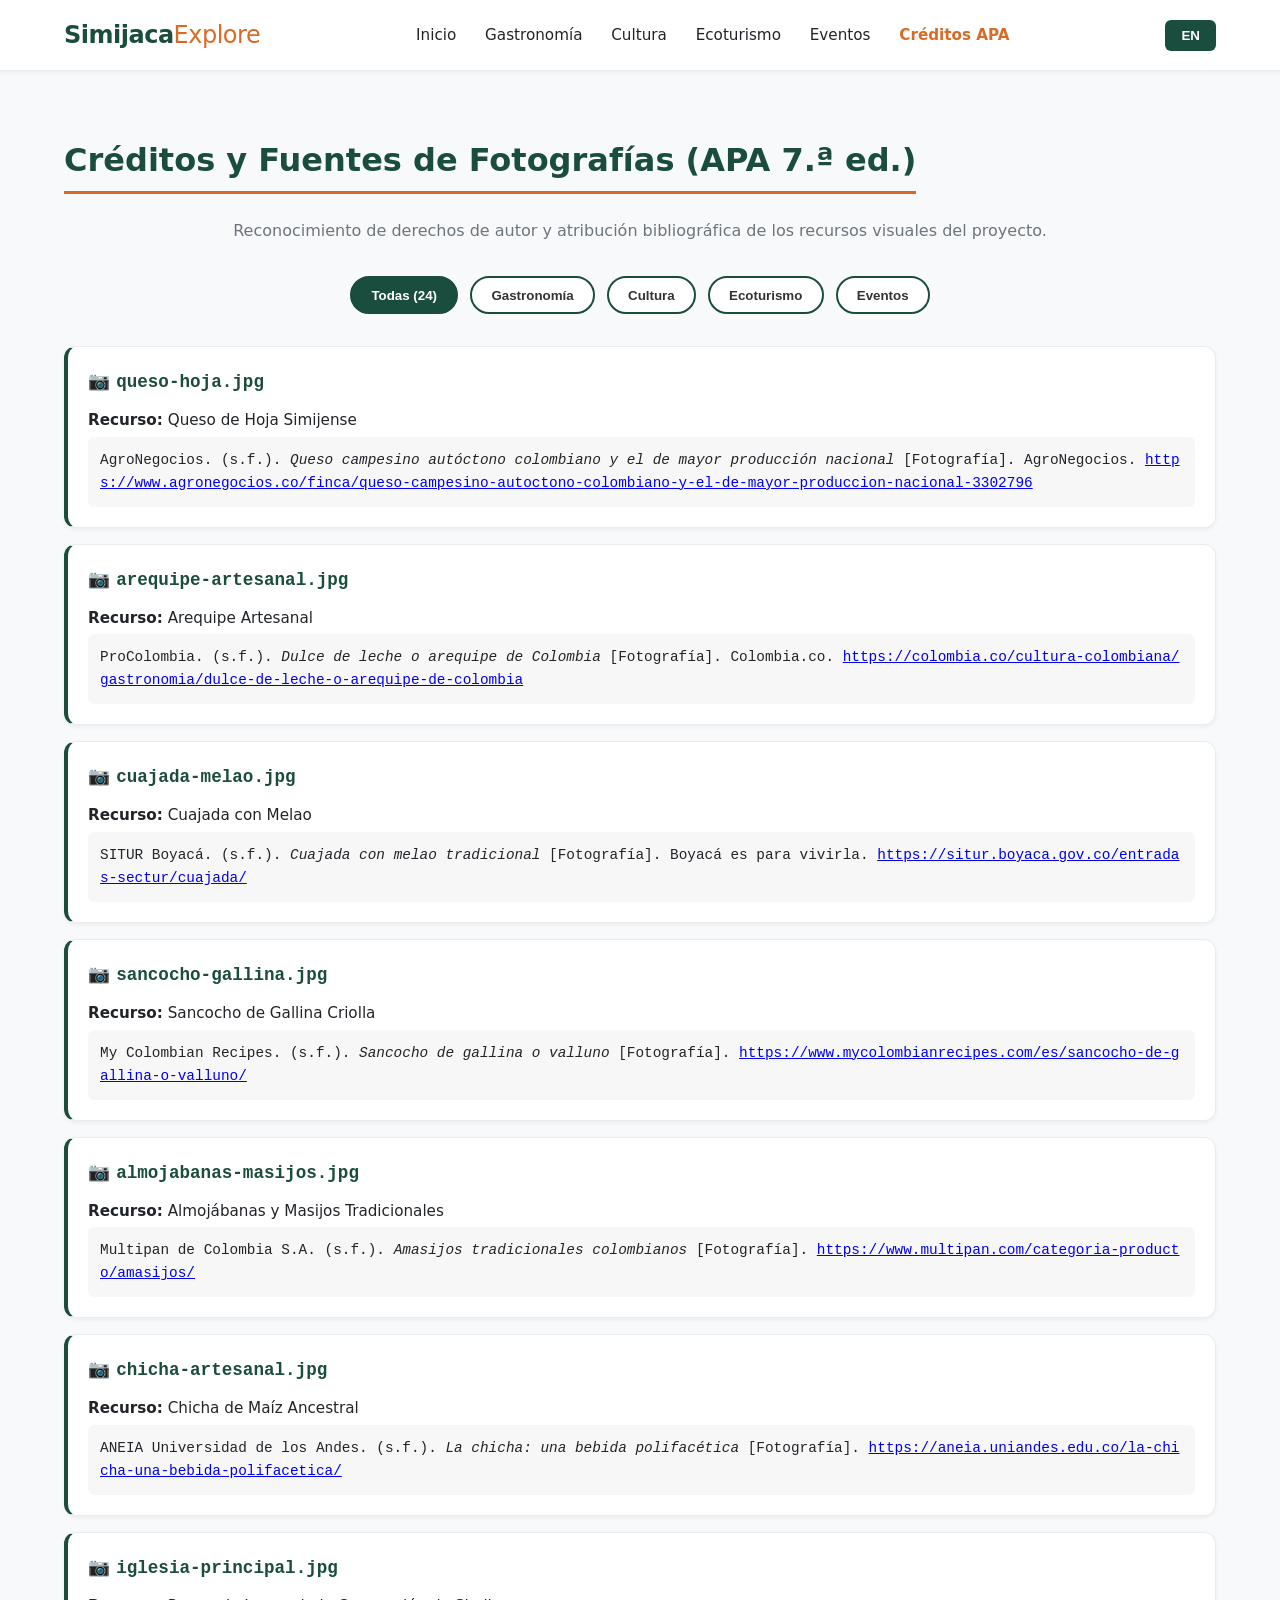
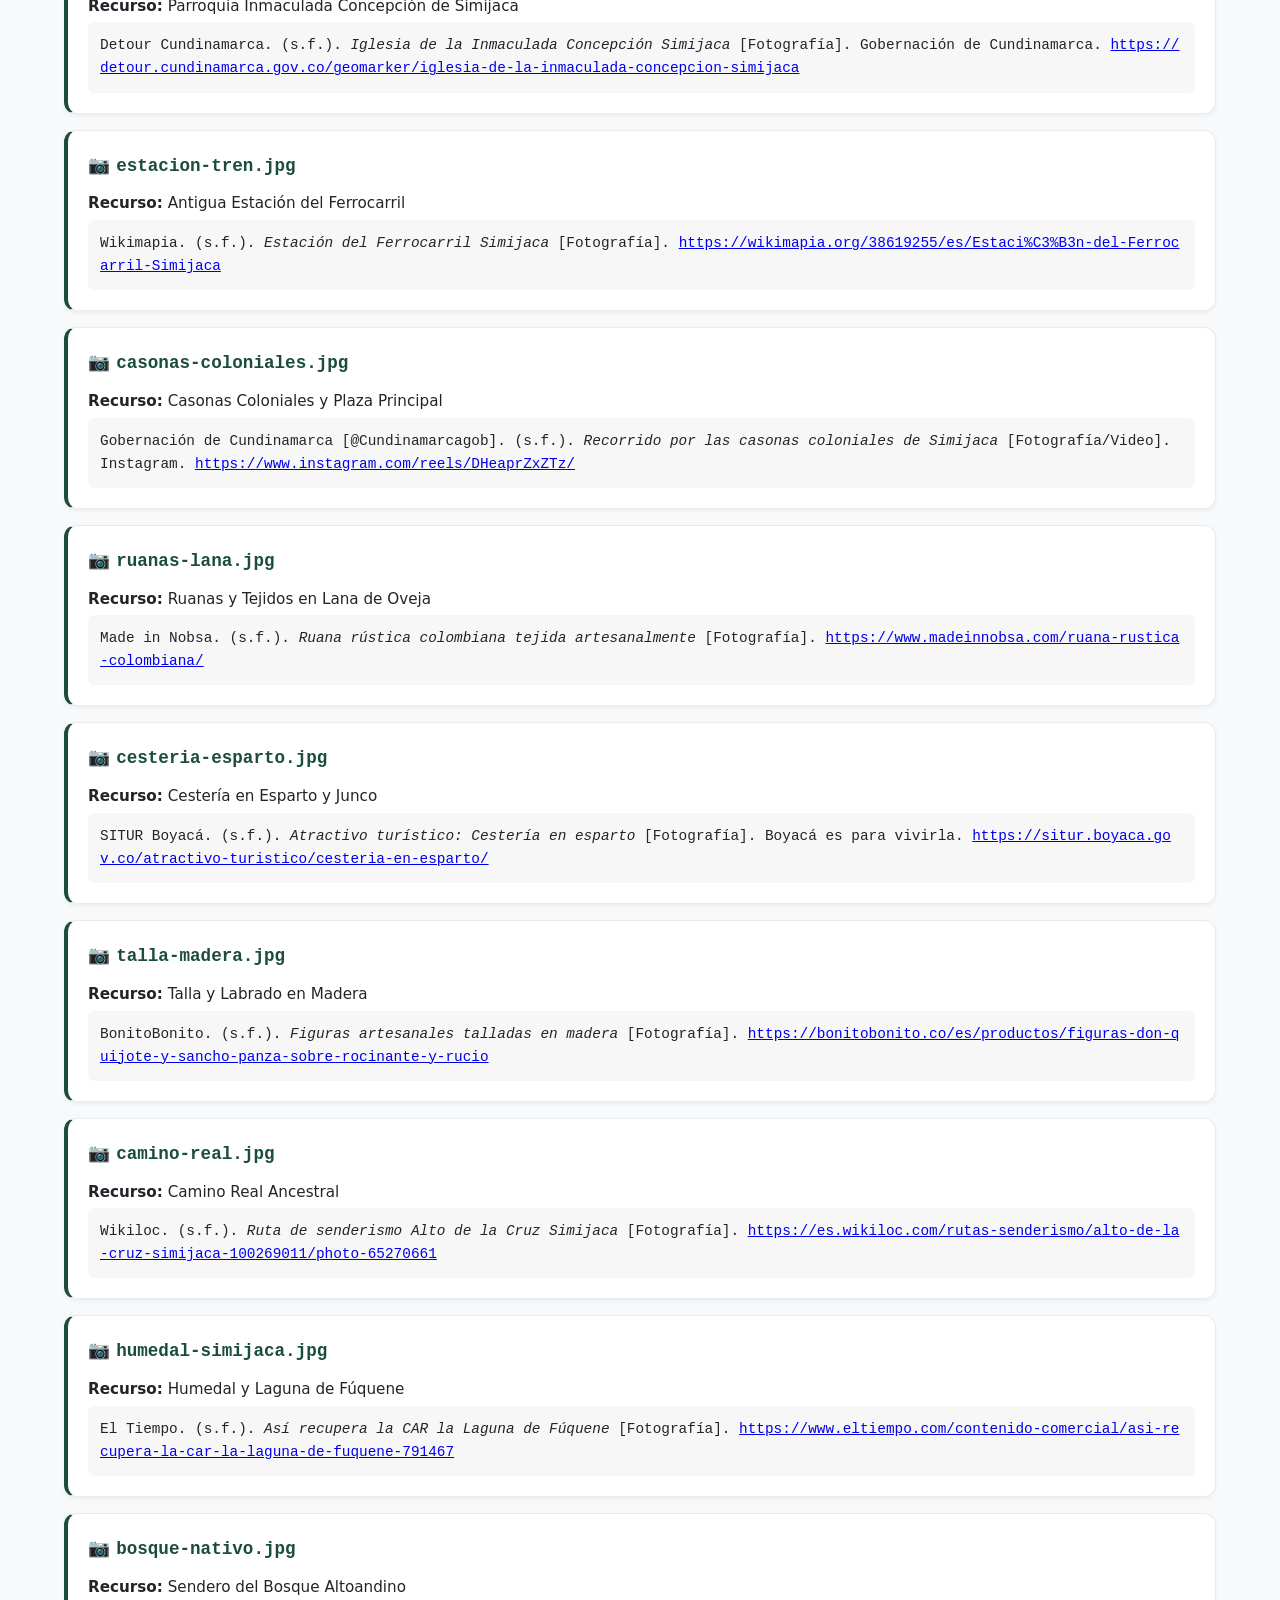
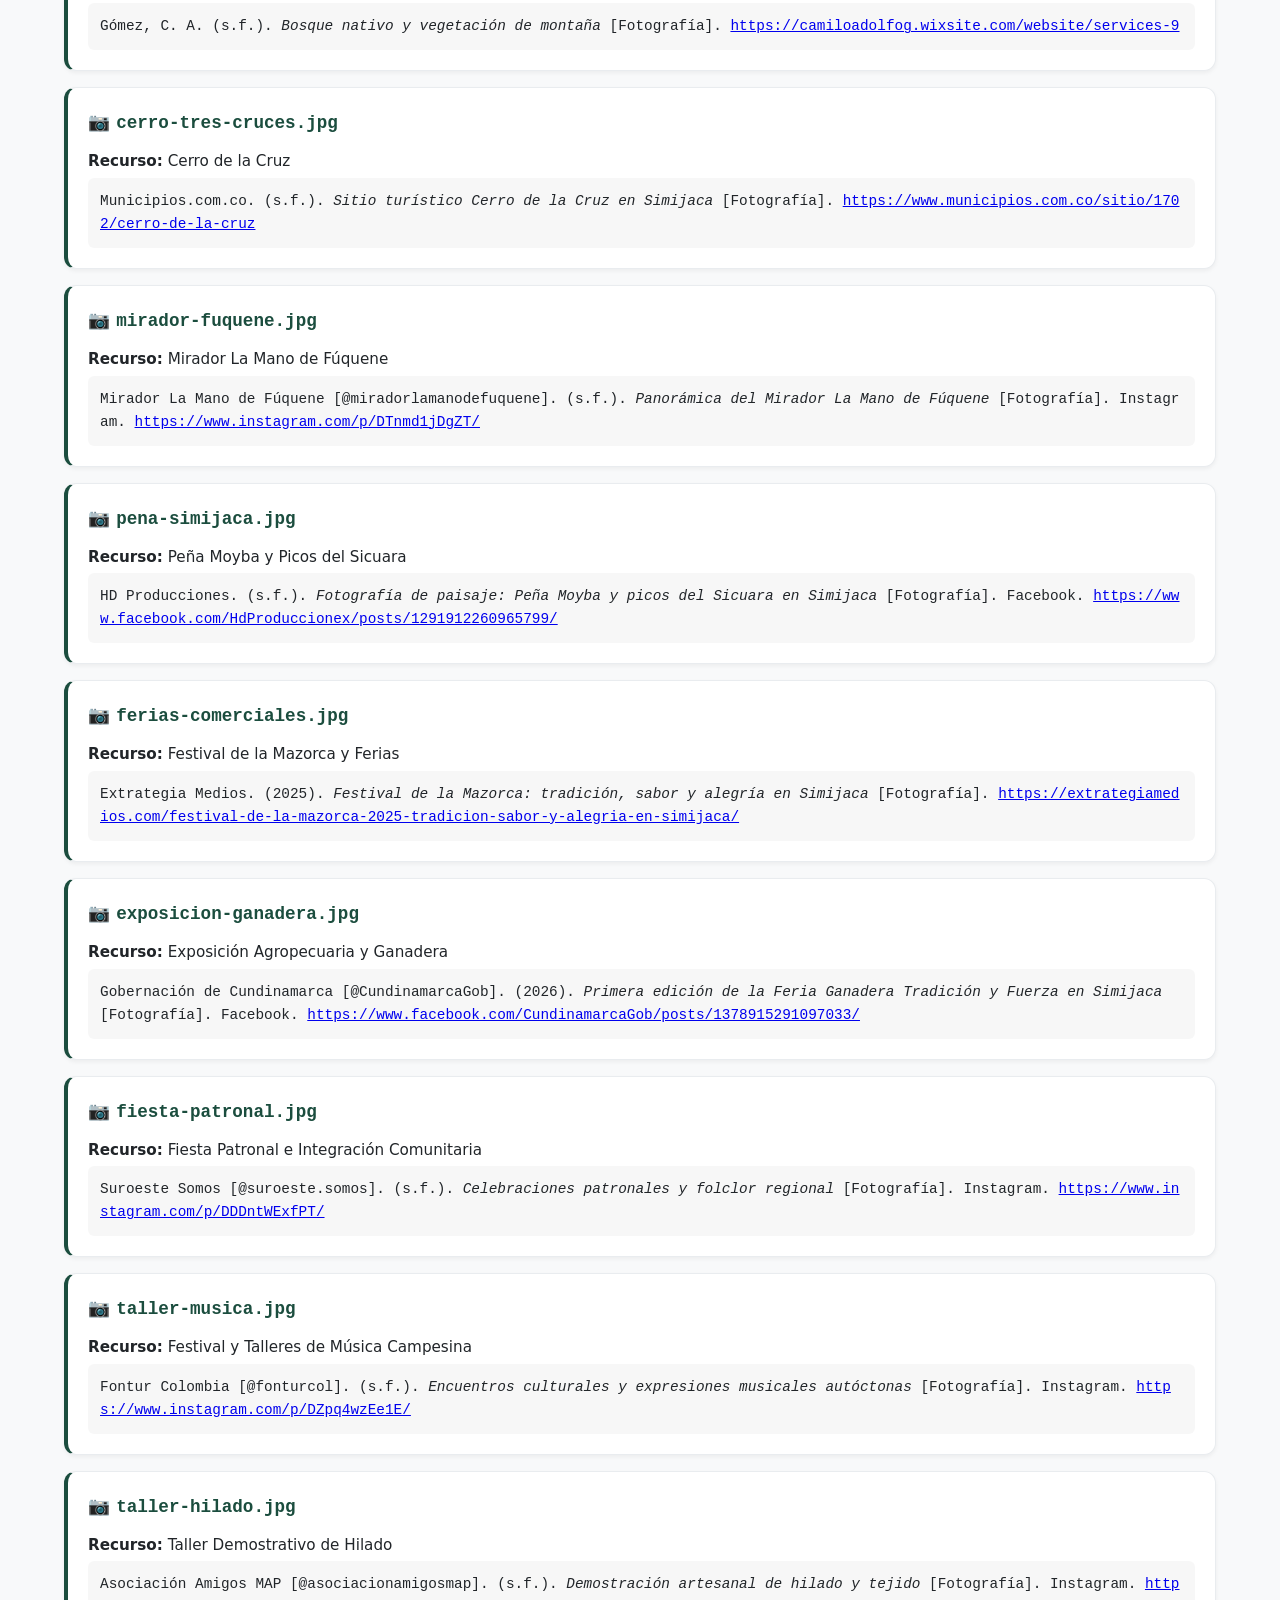
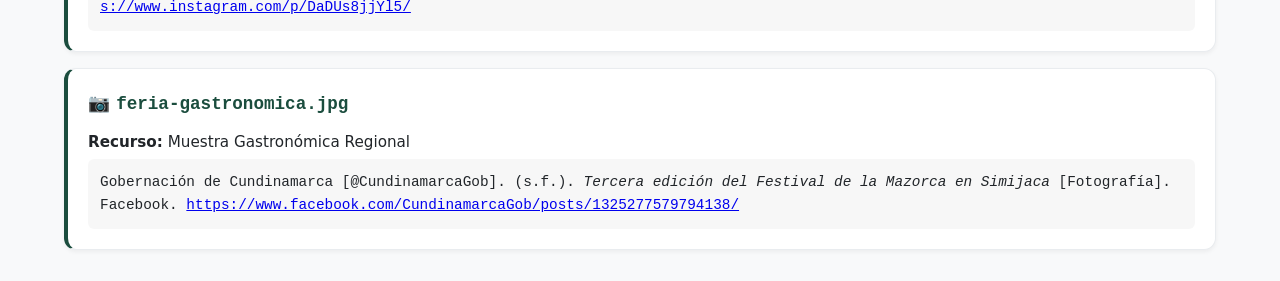
==== credits.html @ 0a12920b "Simijaca Page 1st commiy" ====
<!DOCTYPE html>
<html lang="es">
<head>
    <meta charset="UTF-8">
    <meta name="viewport" content="width=device-width, initial-scale=1.0">
    <title>Créditos APA | Simijaca Explore</title>
    <!-- Estilos CSS -->
    <link rel="stylesheet" href="css/styles.css">
    <style>
        /* Estilos específicos para los botones de filtro en la página de créditos */
        .filter-container {
            display: flex;
            justify-content: center;
            flex-wrap: wrap;
            gap: 0.75rem;
            margin: 2rem 0;
        }

        .filter-btn {
            background-color: var(--card-bg, #ffffff);
            color: var(--text-color, #333333);
            border: 2px solid var(--primary-color, #2b6cb0);
            padding: 0.6rem 1.2rem;
            border-radius: 25px;
            font-weight: 600;
            cursor: pointer;
            transition: all 0.3s ease;
        }

        .filter-btn.active, .filter-btn:hover {
            background-color: var(--primary-color, #2b6cb0);
            color: #ffffff;
        }

        .credit-card {
            margin-bottom: 1rem;
            padding: 1.25rem;
            border-left: 4px solid var(--primary-color, #2b6cb0);
            transition: all 0.3s ease;
        }

        .credit-card.hide {
            display: none;
        }

        .credit-card h3 {
            margin-bottom: 0.5rem;
            font-size: 1.1rem;
            color: var(--primary-color, #2b6cb0);
        }

        .credit-card p {
            margin: 0.3rem 0;
            font-size: 0.95rem;
            line-height: 1.5;
        }

        .apa-citation {
            background-color: rgba(0, 0, 0, 0.03);
            padding: 0.75rem;
            border-radius: 6px;
            font-family: monospace, sans-serif;
            font-size: 0.9rem;
            word-break: break-all;
        }
    </style>
</head>
<body>

    <!-- Encabezado y Navegación Principal -->
    <header class="navbar">
        <div class="logo">
            <h1>Simijaca<span>Explore</span></h1>
        </div>
        <nav>
            <ul id="nav-links">
                <li><a href="index.html" data-es="Inicio" data-en="Home">Inicio</a></li>
                
                <!-- Gastronomía -->
                <li class="dropdown">
                    <a href="gastronomy-dairy.html" data-es="Gastronomía" data-en="Gastronomy">Gastronomía ▾</a>
                    <ul class="dropdown-menu">
                        <li><a href="gastronomy-dairy.html" data-es="Lácteos y Postres" data-en="Dairy & Desserts">Lácteos y Postres</a></li>
                        <li><a href="gastronomy-dishes.html" data-es="Platos Típicos" data-en="Traditional Dishes">Platos Típicos</a></li>
                    </ul>
                </li>

                <!-- Cultura -->
                <li class="dropdown">
                    <a href="culture-architecture.html" data-es="Cultura" data-en="Culture">Cultura ▾</a>
                    <ul class="dropdown-menu">
                        <li><a href="culture-architecture.html" data-es="Arquitectura" data-en="Architecture">Arquitectura</a></li>
                        <li><a href="culture-crafts.html" data-es="Artesanías" data-en="Crafts">Artesanías</a></li>
                    </ul>
                </li>

                <!-- Ecoturismo -->
                <li class="dropdown">
                    <a href="ecotourism-hiking.html" data-es="Ecoturismo" data-en="Ecotourism">Ecoturismo ▾</a>
                    <ul class="dropdown-menu">
                        <li><a href="ecotourism-hiking.html" data-es="Senderismo" data-en="Hiking">Senderismo</a></li>
                        <li><a href="ecotourism-viewpoints.html" data-es="Miradores" data-en="Viewpoints">Miradores</a></li>
                    </ul>
                </li>

                <!-- Eventos -->
                <li class="dropdown">
                    <a href="events-festivals.html" data-es="Eventos" data-en="Events">Eventos ▾</a>
                    <ul class="dropdown-menu">
                        <li><a href="events-festivals.html" data-es="Ferias y Fiestas" data-en="Fairs & Festivals">Ferias y Fiestas</a></li>
                        <li><a href="events-cultural.html" data-es="Talleres Culturales" data-en="Cultural Workshops">Talleres Culturales</a></li>
                    </ul>
                </li>

                <li><a href="credits.html" class="active" data-es="Créditos APA" data-en="APA Credits">Créditos APA</a></li>
            </ul>
        </nav>
        <button id="lang-toggle" class="btn-lang">
            <span id="lang-label">EN</span>
        </button>
    </header>

    <main class="container">
        <h2 class="section-title" data-es="Créditos y Fuentes de Fotografías (APA 7.ª ed.)" data-en="Photo Credits & Sources (APA 7th ed.)">Créditos y Fuentes de Fotografías (APA 7.ª ed.)</h2>
        <p style="text-align: center; color: var(--text-secondary, #666);" data-es="Reconocimiento de derechos de autor y atribución bibliográfica de los recursos visuales del proyecto." data-en="Copyright recognition and bibliographic attribution of visual resources for the project.">
            Reconocimiento de derechos de autor y atribución bibliográfica de los recursos visuales del proyecto.
        </p>

        <!-- Botones de Filtro por Categoría -->
        <div class="filter-container">
            <button class="filter-btn active" data-filter="all" data-es="Todas (24)" data-en="All (24)">Todas (24)</button>
            <button class="filter-btn" data-filter="gastronomia" data-es="Gastronomía" data-en="Gastronomy">Gastronomía</button>
            <button class="filter-btn" data-filter="cultura" data-es="Cultura" data-en="Culture">Cultura</button>
            <button class="filter-btn" data-filter="ecoturismo" data-es="Ecoturismo" data-en="Ecotourism">Ecoturismo</button>
            <button class="filter-btn" data-filter="eventos" data-es="Eventos" data-en="Events">Eventos</button>
        </div>

        <!-- Lista de Tarjetas de Créditos -->
        <section id="credits-list">

            <!-- GASTRONOMÍA -->
            <article class="card credit-card" data-category="gastronomia">
                <h3>📷 <code>queso-hoja.jpg</code></h3>
                <p><strong>Recurso:</strong> Queso de Hoja Simijense</p>
                <div class="apa-citation">
                    AgroNegocios. (s.f.). <i>Queso campesino autóctono colombiano y el de mayor producción nacional</i> [Fotografía]. AgroNegocios. <a href="https://www.agronegocios.co/finca/queso-campesino-autoctono-colombiano-y-el-de-mayor-produccion-nacional-3302796" target="_blank" rel="noopener">https://www.agronegocios.co/finca/queso-campesino-autoctono-colombiano-y-el-de-mayor-produccion-nacional-3302796</a>
                </div>
            </article>

            <article class="card credit-card" data-category="gastronomia">
                <h3>📷 <code>arequipe-artesanal.jpg</code></h3>
                <p><strong>Recurso:</strong> Arequipe Artesanal</p>
                <div class="apa-citation">
                    ProColombia. (s.f.). <i>Dulce de leche o arequipe de Colombia</i> [Fotografía]. Colombia.co. <a href="https://colombia.co/cultura-colombiana/gastronomia/dulce-de-leche-o-arequipe-de-colombia" target="_blank" rel="noopener">https://colombia.co/cultura-colombiana/gastronomia/dulce-de-leche-o-arequipe-de-colombia</a>
                </div>
            </article>

            <article class="card credit-card" data-category="gastronomia">
                <h3>📷 <code>cuajada-melao.jpg</code></h3>
                <p><strong>Recurso:</strong> Cuajada con Melao</p>
                <div class="apa-citation">
                    SITUR Boyacá. (s.f.). <i>Cuajada con melao tradicional</i> [Fotografía]. Boyacá es para vivirla. <a href="https://situr.boyaca.gov.co/entradas-sectur/cuajada/" target="_blank" rel="noopener">https://situr.boyaca.gov.co/entradas-sectur/cuajada/</a>
                </div>
            </article>

            <article class="card credit-card" data-category="gastronomia">
                <h3>📷 <code>sancocho-gallina.jpg</code></h3>
                <p><strong>Recurso:</strong> Sancocho de Gallina Criolla</p>
                <div class="apa-citation">
                    My Colombian Recipes. (s.f.). <i>Sancocho de gallina o valluno</i> [Fotografía]. <a href="https://www.mycolombianrecipes.com/es/sancocho-de-gallina-o-valluno/" target="_blank" rel="noopener">https://www.mycolombianrecipes.com/es/sancocho-de-gallina-o-valluno/</a>
                </div>
            </article>

            <article class="card credit-card" data-category="gastronomia">
                <h3>📷 <code>almojabanas-masijos.jpg</code></h3>
                <p><strong>Recurso:</strong> Almojábanas y Masijos Tradicionales</p>
                <div class="apa-citation">
                    Multipan de Colombia S.A. (s.f.). <i>Amasijos tradicionales colombianos</i> [Fotografía]. <a href="https://www.multipan.com/categoria-producto/amasijos/" target="_blank" rel="noopener">https://www.multipan.com/categoria-producto/amasijos/</a>
                </div>
            </article>

            <article class="card credit-card" data-category="gastronomia">
                <h3>📷 <code>chicha-artesanal.jpg</code></h3>
                <p><strong>Recurso:</strong> Chicha de Maíz Ancestral</p>
                <div class="apa-citation">
                    ANEIA Universidad de los Andes. (s.f.). <i>La chicha: una bebida polifacética</i> [Fotografía]. <a href="https://aneia.uniandes.edu.co/la-chicha-una-bebida-polifacetica/" target="_blank" rel="noopener">https://aneia.uniandes.edu.co/la-chicha-una-bebida-polifacetica/</a>
                </div>
            </article>

            <!-- CULTURA -->
            <article class="card credit-card" data-category="cultura">
                <h3>📷 <code>iglesia-principal.jpg</code></h3>
                <p><strong>Recurso:</strong> Parroquia Inmaculada Concepción de Simijaca</p>
                <div class="apa-citation">
                    Detour Cundinamarca. (s.f.). <i>Iglesia de la Inmaculada Concepción Simijaca</i> [Fotografía]. Gobernación de Cundinamarca. <a href="https://detour.cundinamarca.gov.co/geomarker/iglesia-de-la-inmaculada-concepcion-simijaca" target="_blank" rel="noopener">https://detour.cundinamarca.gov.co/geomarker/iglesia-de-la-inmaculada-concepcion-simijaca</a>
                </div>
            </article>

            <article class="card credit-card" data-category="cultura">
                <h3>📷 <code>estacion-tren.jpg</code></h3>
                <p><strong>Recurso:</strong> Antigua Estación del Ferrocarril</p>
                <div class="apa-citation">
                    Wikimapia. (s.f.). <i>Estación del Ferrocarril Simijaca</i> [Fotografía]. <a href="https://wikimapia.org/38619255/es/Estaci%C3%B3n-del-Ferrocarril-Simijaca" target="_blank" rel="noopener">https://wikimapia.org/38619255/es/Estaci%C3%B3n-del-Ferrocarril-Simijaca</a>
                </div>
            </article>

            <article class="card credit-card" data-category="cultura">
                <h3>📷 <code>casonas-coloniales.jpg</code></h3>
                <p><strong>Recurso:</strong> Casonas Coloniales y Plaza Principal</p>
                <div class="apa-citation">
                    Gobernación de Cundinamarca [@Cundinamarcagob]. (s.f.). <i>Recorrido por las casonas coloniales de Simijaca</i> [Fotografía/Video]. Instagram. <a href="https://www.instagram.com/reels/DHeaprZxZTz/" target="_blank" rel="noopener">https://www.instagram.com/reels/DHeaprZxZTz/</a>
                </div>
            </article>

            <article class="card credit-card" data-category="cultura">
                <h3>📷 <code>ruanas-lana.jpg</code></h3>
                <p><strong>Recurso:</strong> Ruanas y Tejidos en Lana de Oveja</p>
                <div class="apa-citation">
                    Made in Nobsa. (s.f.). <i>Ruana rústica colombiana tejida artesanalmente</i> [Fotografía]. <a href="https://www.madeinnobsa.com/ruana-rustica-colombiana/" target="_blank" rel="noopener">https://www.madeinnobsa.com/ruana-rustica-colombiana/</a>
                </div>
            </article>

            <article class="card credit-card" data-category="cultura">
                <h3>📷 <code>cesteria-esparto.jpg</code></h3>
                <p><strong>Recurso:</strong> Cestería en Esparto y Junco</p>
                <div class="apa-citation">
                    SITUR Boyacá. (s.f.). <i>Atractivo turístico: Cestería en esparto</i> [Fotografía]. Boyacá es para vivirla. <a href="https://situr.boyaca.gov.co/atractivo-turistico/cesteria-en-esparto/" target="_blank" rel="noopener">https://situr.boyaca.gov.co/atractivo-turistico/cesteria-en-esparto/</a>
                </div>
            </article>

            <article class="card credit-card" data-category="cultura">
                <h3>📷 <code>talla-madera.jpg</code></h3>
                <p><strong>Recurso:</strong> Talla y Labrado en Madera</p>
                <div class="apa-citation">
                    BonitoBonito. (s.f.). <i>Figuras artesanales talladas en madera</i> [Fotografía]. <a href="https://bonitobonito.co/es/productos/figuras-don-quijote-y-sancho-panza-sobre-rocinante-y-rucio" target="_blank" rel="noopener">https://bonitobonito.co/es/productos/figuras-don-quijote-y-sancho-panza-sobre-rocinante-y-rucio</a>
                </div>
            </article>

            <!-- ECOTURISMO -->
            <article class="card credit-card" data-category="ecoturismo">
                <h3>📷 <code>camino-real.jpg</code></h3>
                <p><strong>Recurso:</strong> Camino Real Ancestral</p>
                <div class="apa-citation">
                    Wikiloc. (s.f.). <i>Ruta de senderismo Alto de la Cruz Simijaca</i> [Fotografía]. <a href="https://es.wikiloc.com/rutas-senderismo/alto-de-la-cruz-simijaca-100269011/photo-65270661" target="_blank" rel="noopener">https://es.wikiloc.com/rutas-senderismo/alto-de-la-cruz-simijaca-100269011/photo-65270661</a>
                </div>
            </article>

            <article class="card credit-card" data-category="ecoturismo">
                <h3>📷 <code>humedal-simijaca.jpg</code></h3>
                <p><strong>Recurso:</strong> Humedal y Laguna de Fúquene</p>
                <div class="apa-citation">
                    El Tiempo. (s.f.). <i>Así recupera la CAR la Laguna de Fúquene</i> [Fotografía]. <a href="https://www.eltiempo.com/contenido-comercial/asi-recupera-la-car-la-laguna-de-fuquene-791467" target="_blank" rel="noopener">https://www.eltiempo.com/contenido-comercial/asi-recupera-la-car-la-laguna-de-fuquene-791467</a>
                </div>
            </article>

            <article class="card credit-card" data-category="ecoturismo">
                <h3>📷 <code>bosque-nativo.jpg</code></h3>
                <p><strong>Recurso:</strong> Sendero del Bosque Altoandino</p>
                <div class="apa-citation">
                    Gómez, C. A. (s.f.). <i>Bosque nativo y vegetación de montaña</i> [Fotografía]. <a href="https://camiloadolfog.wixsite.com/website/services-9" target="_blank" rel="noopener">https://camiloadolfog.wixsite.com/website/services-9</a>
                </div>
            </article>

            <article class="card credit-card" data-category="ecoturismo">
                <h3>📷 <code>cerro-tres-cruces.jpg</code></h3>
                <p><strong>Recurso:</strong> Cerro de la Cruz</p>
                <div class="apa-citation">
                    Municipios.com.co. (s.f.). <i>Sitio turístico Cerro de la Cruz en Simijaca</i> [Fotografía]. <a href="https://www.municipios.com.co/sitio/1702/cerro-de-la-cruz" target="_blank" rel="noopener">https://www.municipios.com.co/sitio/1702/cerro-de-la-cruz</a>
                </div>
            </article>

            <article class="card credit-card" data-category="ecoturismo">
                <h3>📷 <code>mirador-fuquene.jpg</code></h3>
                <p><strong>Recurso:</strong> Mirador La Mano de Fúquene</p>
                <div class="apa-citation">
                    Mirador La Mano de Fúquene [@miradorlamanodefuquene]. (s.f.). <i>Panorámica del Mirador La Mano de Fúquene</i> [Fotografía]. Instagram. <a href="https://www.instagram.com/p/DTnmd1jDgZT/" target="_blank" rel="noopener">https://www.instagram.com/p/DTnmd1jDgZT/</a>
                </div>
            </article>

            <article class="card credit-card" data-category="ecoturismo">
                <h3>📷 <code>pena-simijaca.jpg</code></h3>
                <p><strong>Recurso:</strong> Peña Moyba y Picos del Sicuara</p>
                <div class="apa-citation">
                    HD Producciones. (s.f.). <i>Fotografía de paisaje: Peña Moyba y picos del Sicuara en Simijaca</i> [Fotografía]. Facebook. <a href="https://www.facebook.com/HdProduccionex/posts/fotograf%C3%ADa-de-paisaje-pe%C3%B1a-moyba-y-picos-del-sicuara-ubicado-en-el-municipio-de-/1291912260965799/" target="_blank" rel="noopener">https://www.facebook.com/HdProduccionex/posts/1291912260965799/</a>
                </div>
            </article>

            <!-- EVENTOS -->
            <article class="card credit-card" data-category="eventos">
                <h3>📷 <code>ferias-comerciales.jpg</code></h3>
                <p><strong>Recurso:</strong> Festival de la Mazorca y Ferias</p>
                <div class="apa-citation">
                    Extrategia Medios. (2025). <i>Festival de la Mazorca: tradición, sabor y alegría en Simijaca</i> [Fotografía]. <a href="https://extrategiamedios.com/festival-de-la-mazorca-2025-tradicion-sabor-y-alegria-en-simijaca/" target="_blank" rel="noopener">https://extrategiamedios.com/festival-de-la-mazorca-2025-tradicion-sabor-y-alegria-en-simijaca/</a>
                </div>
            </article>

            <article class="card credit-card" data-category="eventos">
                <h3>📷 <code>exposicion-ganadera.jpg</code></h3>
                <p><strong>Recurso:</strong> Exposición Agropecuaria y Ganadera</p>
                <div class="apa-citation">
                    Gobernación de Cundinamarca [@CundinamarcaGob]. (2026). <i>Primera edición de la Feria Ganadera Tradición y Fuerza en Simijaca</i> [Fotografía]. Facebook. <a href="https://www.facebook.com/CundinamarcaGob/posts/1378915291097033/" target="_blank" rel="noopener">https://www.facebook.com/CundinamarcaGob/posts/1378915291097033/</a>
                </div>
            </article>

            <article class="card credit-card" data-category="eventos">
                <h3>📷 <code>fiesta-patronal.jpg</code></h3>
                <p><strong>Recurso:</strong> Fiesta Patronal e Integración Comunitaria</p>
                <div class="apa-citation">
                    Suroeste Somos [@suroeste.somos]. (s.f.). <i>Celebraciones patronales y folclor regional</i> [Fotografía]. Instagram. <a href="https://www.instagram.com/p/DDDntWExfPT/" target="_blank" rel="noopener">https://www.instagram.com/p/DDDntWExfPT/</a>
                </div>
            </article>

            <article class="card credit-card" data-category="eventos">
                <h3>📷 <code>taller-musica.jpg</code></h3>
                <p><strong>Recurso:</strong> Festival y Talleres de Música Campesina</p>
                <div class="apa-citation">
                    Fontur Colombia [@fonturcol]. (s.f.). <i>Encuentros culturales y expresiones musicales autóctonas</i> [Fotografía]. Instagram. <a href="https://www.instagram.com/p/DZpq4wzEe1E/" target="_blank" rel="noopener">https://www.instagram.com/p/DZpq4wzEe1E/</a>
                </div>
            </article>

            <article class="card credit-card" data-category="eventos">
                <h3>📷 <code>taller-hilado.jpg</code></h3>
                <p><strong>Recurso:</strong> Taller Demostrativo de Hilado</p>
                <div class="apa-citation">
                    Asociación Amigos MAP [@asociacionamigosmap]. (s.f.). <i>Demostración artesanal de hilado y tejido</i> [Fotografía]. Instagram. <a href="https://www.instagram.com/p/DaDUs8jjYl5/" target="_blank" rel="noopener">https://www.instagram.com/p/DaDUs8jjYl5/</a>
                </div>
            </article>

            <article class="card credit-card" data-category="eventos">
                <h3>📷 <code>feria-gastronomica.jpg</code></h3>
                <p><strong>Recurso:</strong> Muestra Gastronómica Regional</p>
                <div class="apa-citation">
                    Gobernación de Cundinamarca [@CundinamarcaGob]. (s.f.). <i>Tercera edición del Festival de la Mazorca en Simijaca</i> [Fotografía]. Facebook. <a href="https://www.facebook.com/CundinamarcaGob/posts/1325277579794138/" target="_blank" rel="noopener">https://www.facebook.com/CundinamarcaGob/posts/1325277579794138/</a>
                </div>
            </article>

        </section>
    </main>

    <!-- Script de Filtro Interactivo -->
    <script>
        document.addEventListener('DOMContentLoaded', () => {
            const filterBtns = document.querySelectorAll('.filter-btn');
            const creditCards = document.querySelectorAll('.credit-card');

            filterBtns.forEach(btn => {
                btn.addEventListener('click', () => {
                    // Remover estado activo de todos los botones
                    filterBtns.forEach(b => b.classList.remove('active'));
                    // Activar el botón presionado
                    btn.classList.add('active');

                    const category = btn.getAttribute('data-filter');

                    // Filtrar tarjetas
                    creditCards.forEach(card => {
                        if (category === 'all' || card.getAttribute('data-category') === category) {
                            card.classList.remove('hide');
                        } else {
                            card.classList.add('hide');
                        }
                    });
                });
            });
        });
    </script>

    <!-- Scripts Principales del Sistema (Bilingüe) -->
    <script src="js/data.js"></script>
    <script src="js/app.js"></script>
</body>
</html>
---- css/styles.css ----
/* ==========================================================================
   SIMIJACA EXPLORE - ESTILOS GLOBALES Y PALETA DE COLORES
   ========================================================================== */

:root {
    /* Paleta de Colores Inspirada en Cundinamarca */
    --primary-color: #1b4d3e;       /* Verde esmeralda profundo / Naturaleza */
    --primary-hover: #13382d;
    --secondary-color: #d96b27;     /* Terracota / Tradición y calidez */
    --secondary-hover: #b85419;
    --accent-color: #e9c46a;        /* Dorado suave / Eventos y cultura */
    --bg-color: #f8f9fa;            /* Blanco hueso / Fondo principal */
    --surface-color: #ffffff;       /* Blanco puro / Tarjetas y contenedores */
    --text-primary: #212529;        /* Texto principal */
    --text-secondary: #6c757d;      /* Texto secundario y subtítulos */
    --border-color: #e9ecef;        /* Borde sutil */
    
    /* Sombras y Elevación */
    --shadow-sm: 0 2px 4px rgba(0, 0, 0, 0.05);
    --shadow-md: 0 4px 12px rgba(0, 0, 0, 0.08);
    --shadow-lg: 0 8px 24px rgba(0, 0, 0, 0.12);

    /* Transiciones y Bordes */
    --radius-sm: 6px;
    --radius-md: 12px;
    --radius-lg: 20px;
    --transition: all 0.3s cubic-bezier(0.25, 0.8, 0.25, 1);
}

/* Reset Básico */
* {
    margin: 0;
    padding: 0;
    box-sizing: border-box;
}

html {
    scroll-behavior: smooth;
    font-size: 16px;
}

body {
    font-family: 'Poppins', system-ui, -apple-system, BlinkMacSystemFont, "Segoe UI", Roboto, sans-serif;
    background-color: var(--bg-color);
    color: var(--text-primary);
    line-height: 1.6;
}

/* ==========================================================================
   HEADER & NAVBAR
   ========================================================================== */

.navbar {
    position: sticky;
    top: 0;
    z-index: 1000;
    display: flex;
    justify-content: space-between;
    align-items: center;
    padding: 1rem 5%;
    background-color: rgba(255, 255, 255, 0.95);
    backdrop-filter: blur(10px);
    box-shadow: var(--shadow-sm);
    border-bottom: 1px solid var(--border-color);
}

.logo h1 {
    font-size: 1.5rem;
    font-weight: 700;
    color: var(--primary-color);
    letter-spacing: -0.5px;
}

.logo h1 span {
    color: var(--secondary-color);
    font-weight: 300;
}

#nav-links {
    display: flex;
    list-style: none;
    gap: 1.8rem;
}

#nav-links a {
    text-decoration: none;
    color: var(--text-primary);
    font-weight: 500;
    font-size: 0.95rem;
    transition: var(--transition);
}

#nav-links a:hover,
#nav-links a.active {
    color: var(--secondary-color);
    font-weight: 600;
}

/* Botón Selector Bilingüe ES/EN */
.btn-lang {
    background-color: var(--primary-color);
    color: #fff;
    border: none;
    padding: 0.5rem 1rem;
    border-radius: var(--radius-sm);
    font-weight: 600;
    cursor: pointer;
    transition: var(--transition);
    display: flex;
    align-items: center;
    gap: 0.4rem;
}

.btn-lang:hover {
    background-color: var(--primary-hover);
    transform: translateY(-1px);
}

/* ==========================================================================
   HERO SECTION
   ========================================================================== */

.hero {
    background: linear-gradient(rgba(27, 77, 62, 0.75), rgba(0, 0, 0, 0.6)), 
                url('../assets/images/simijaca-hero.jpg') center/cover no-repeat;
    color: #ffffff;
    text-align: center;
    padding: 5rem 1.5rem;
    display: flex;
    flex-direction: column;
    justify-content: center;
    align-items: center;
}

.hero h2 {
    font-size: 2.5rem;
    font-weight: 700;
    margin-bottom: 0.8rem;
    text-shadow: 0 2px 4px rgba(0, 0, 0, 0.4);
}

.hero p {
    font-size: 1.2rem;
    font-weight: 300;
    max-width: 600px;
    opacity: 0.95;
}

/* ==========================================================================
   SECCIÓN DEL MAPA INTERACTIVO
   ========================================================================== */

.map-section {
    max-width: 1200px;
    margin: 3rem auto;
    padding: 0 1.5rem;
}

.map-section h2 {
    font-size: 1.8rem;
    color: var(--primary-color);
    margin-bottom: 1.2rem;
    text-align: center;
}

#map {
    height: 450px;
    width: 100%;
    border-radius: var(--radius-md);
    box-shadow: var(--shadow-md);
    border: 1px solid var(--border-color);
    z-index: 1;
}

/* Estilos de Popups de Leaflet */
.leaflet-popup-content-wrapper {
    border-radius: var(--radius-sm);
    padding: 0.5rem;
}

.leaflet-popup-content img {
    border-radius: var(--radius-sm);
    margin-top: 0.4rem;
}

/* ==========================================================================
   GRID DE SECCIONES Y TARJETAS
   ========================================================================== */

.container {
    max-width: 1200px;
    margin: 2rem auto;
    padding: 0 1.5rem;
}

.section-title {
    font-size: 2rem;
    color: var(--primary-color);
    border-bottom: 3px solid var(--secondary-color);
    display: inline-block;
    padding-bottom: 0.3rem;
    margin-top: 2rem;
    margin-bottom: 1.5rem;
}

.experiences-grid {
    display: grid;
    grid-template-columns: repeat(auto-fit, minmax(280px, 1fr));
    gap: 1.8rem;
    margin-bottom: 2.5rem;
}

/* Tarjeta Individual */
.card {
    background-color: var(--surface-color);
    border-radius: var(--radius-md);
    overflow: hidden;
    box-shadow: var(--shadow-sm);
    border: 1px solid var(--border-color);
    transition: var(--transition);
    display: flex;
    flex-direction: column;
}

.card:hover {
    transform: translateY(-5px);
    box-shadow: var(--shadow-lg);
}

.card-img-container {
    width: 100%;
    height: 200px;
    overflow: hidden;
    position: relative;
}

.card-img-container img {
    width: 100%;
    height: 100%;
    object-fit: cover;
    transition: var(--transition);
}

.card:hover .card-img-container img {
    transform: scale(1.05);
}

.card-body {
    padding: 1.25rem;
    display: flex;
    flex-direction: column;
    flex-grow: 1;
}

.card-title {
    font-size: 1.15rem;
    color: var(--primary-color);
    margin-bottom: 0.5rem;
    font-weight: 600;
}

.card-text {
    font-size: 0.9rem;
    color: var(--text-secondary);
    line-height: 1.5;
    flex-grow: 1;
}

/* Botones dentro de Tarjetas */
.btn-sub {
    background-color: var(--secondary-color);
    color: #ffffff;
    padding: 0.6rem 1.2rem;
    border-radius: var(--radius-sm);
    text-decoration: none;
    font-weight: 600;
    font-size: 0.88rem;
    text-align: center;
    transition: var(--transition);
}

.btn-sub:hover {
    background-color: var(--secondary-hover);
}

/* ==========================================================================
   SECCIÓN DE CRÉDITOS Y FUENTES (NORMAS APA)
   ========================================================================== */

.credits-section {
    background-color: #edf2f0;
    padding: 3rem 1.5rem;
    margin-top: 4rem;
    border-top: 1px solid var(--border-color);
}

.credits-list {
    list-style-type: none;
    font-size: 0.88rem;
    color: var(--text-secondary);
}

.credits-list li {
    margin-bottom: 0.8rem;
    padding-left: 1.5rem;
    text-indent: -1.5rem; /* Sangría francesa tipo APA */
}

/* ==========================================================================
   DISEÑO RESPONSIVE (MEDIA QUERIES)
   ========================================================================== */

@media (max-width: 768px) {
    .navbar {
        flex-direction: column;
        gap: 1rem;
        padding: 1rem;
    }

    #nav-links {
        gap: 1rem;
        flex-wrap: wrap;
        justify-content: center;
    }

    .hero h2 {
        font-size: 1.8rem;
    }

    .hero p {
        font-size: 1rem;
    }

    #map {
        height: 350px;
    }
}

@media (max-width: 480px) {
    .logo h1 {
        font-size: 1.3rem;
    }

    #nav-links a {
        font-size: 0.85rem;
    }

    .hero {
        padding: 3.5rem 1rem;
    }

    .experiences-grid {
        grid-template-columns: 1fr;
    }

    .section-title {
        font-size: 1.5rem;
    }
}
/* Menú desplegable (Dropdown) */
.dropdown {
    position: relative;
    display: inline-block;
}

.dropdown-menu {
    display: none;
    position: absolute;
    top: 100%;
    left: 0;
    background-color: var(--bg-card, #ffffff);
    min-width: 200px;
    box-shadow: 0 8px 16px rgba(0,0,0,0.15);
    border-radius: 6px;
    padding: 0.5rem 0;
    z-index: 1000;
}

.dropdown-menu li {
    display: block;
    width: 100%;
}

.dropdown-menu a {
    color: var(--text-primary, #2d3748);
    padding: 0.6rem 1.2rem;
    text-decoration: none;
    display: block;
    font-size: 0.9rem;
    transition: background-color 0.2s ease;
}

.dropdown-menu a:hover {
    background-color: rgba(0, 0, 0, 0.05);
}

.dropdown:hover .dropdown-menu {
    display: block;
}

/* Botones de subnavegación dentro de cada categoría */
.subnav-tabs {
    display: flex;
    gap: 1rem;
    margin-bottom: 2rem;
    border-bottom: 2px solid var(--border-color, #e2e8f0);
    padding-bottom: 0.5rem;
}

.tab-btn {
    padding: 0.5rem 1.2rem;
    text-decoration: none;
    font-weight: 600;
    color: var(--text-secondary, #718096);
    border-radius: 4px;
    transition: all 0.2s ease;
}

.tab-btn.active {
    background-color: var(--primary-color, #2c5282);
    color: #ffffff;
}
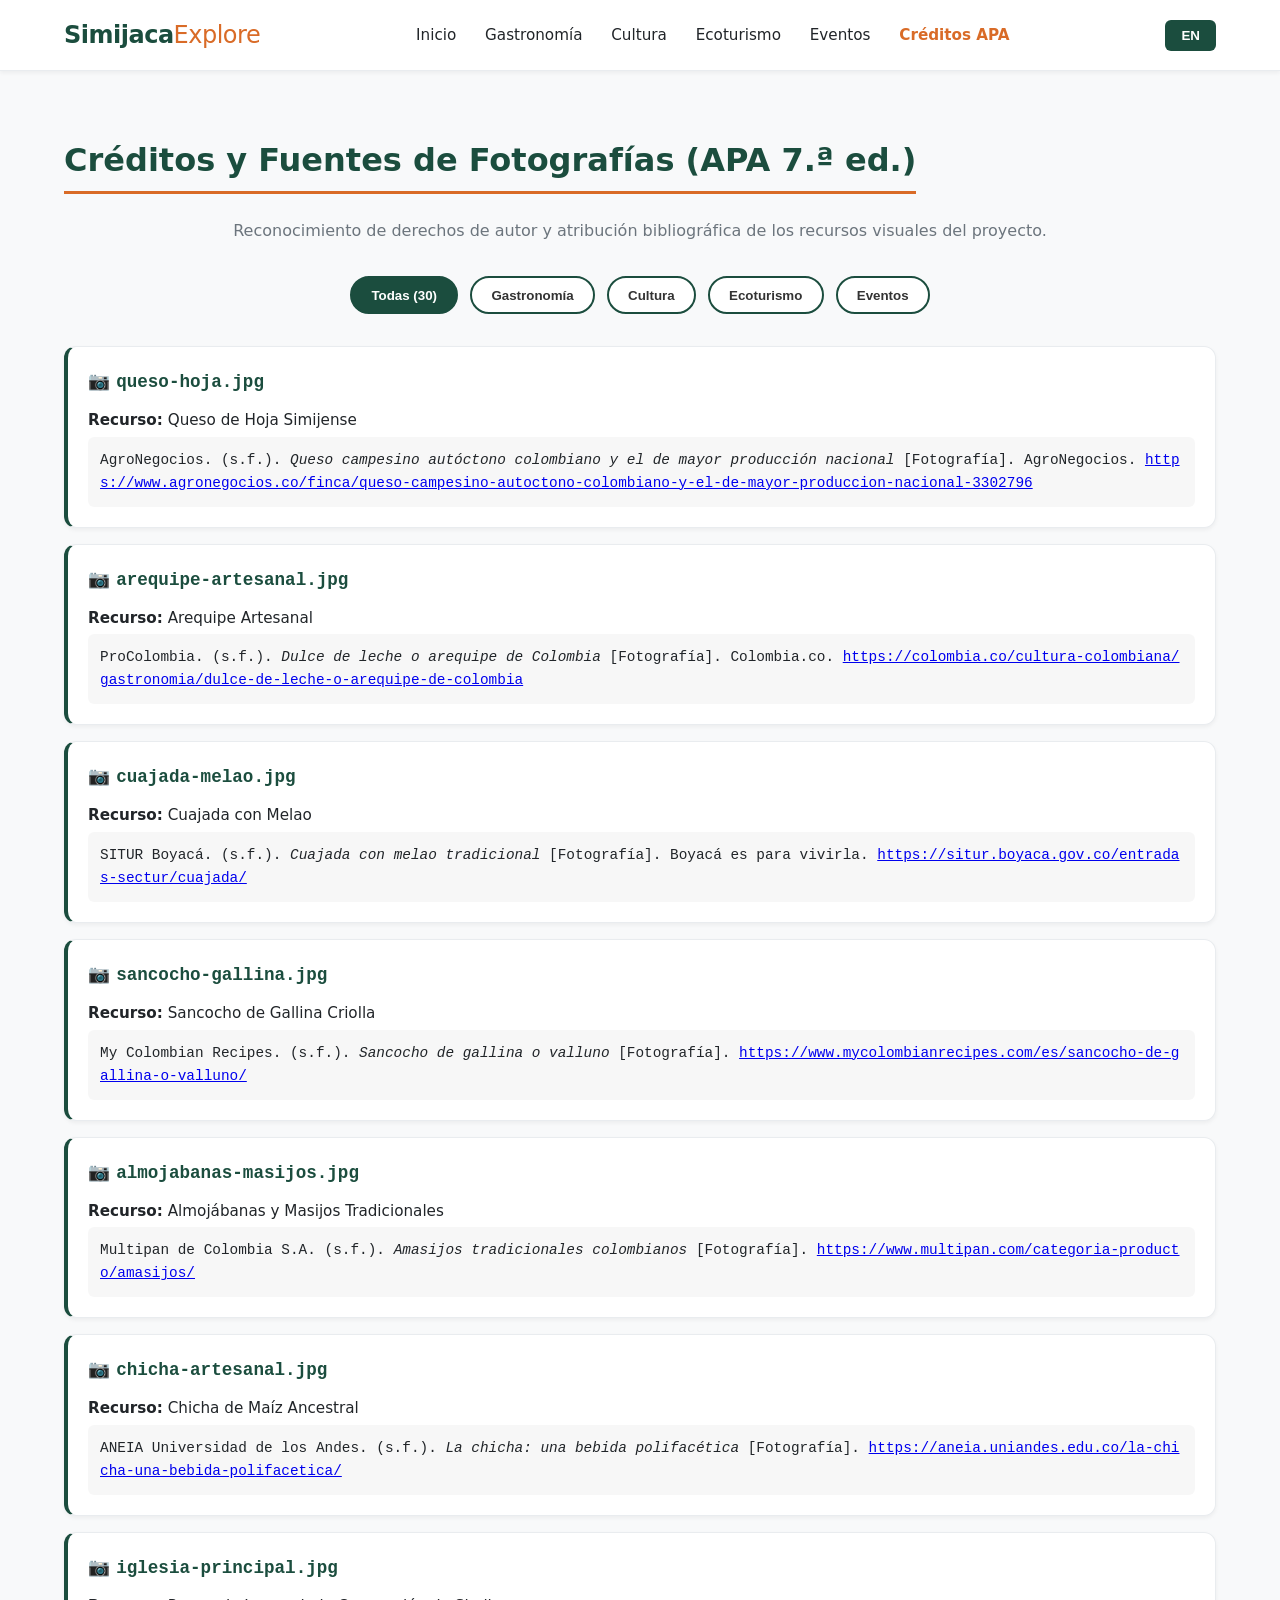
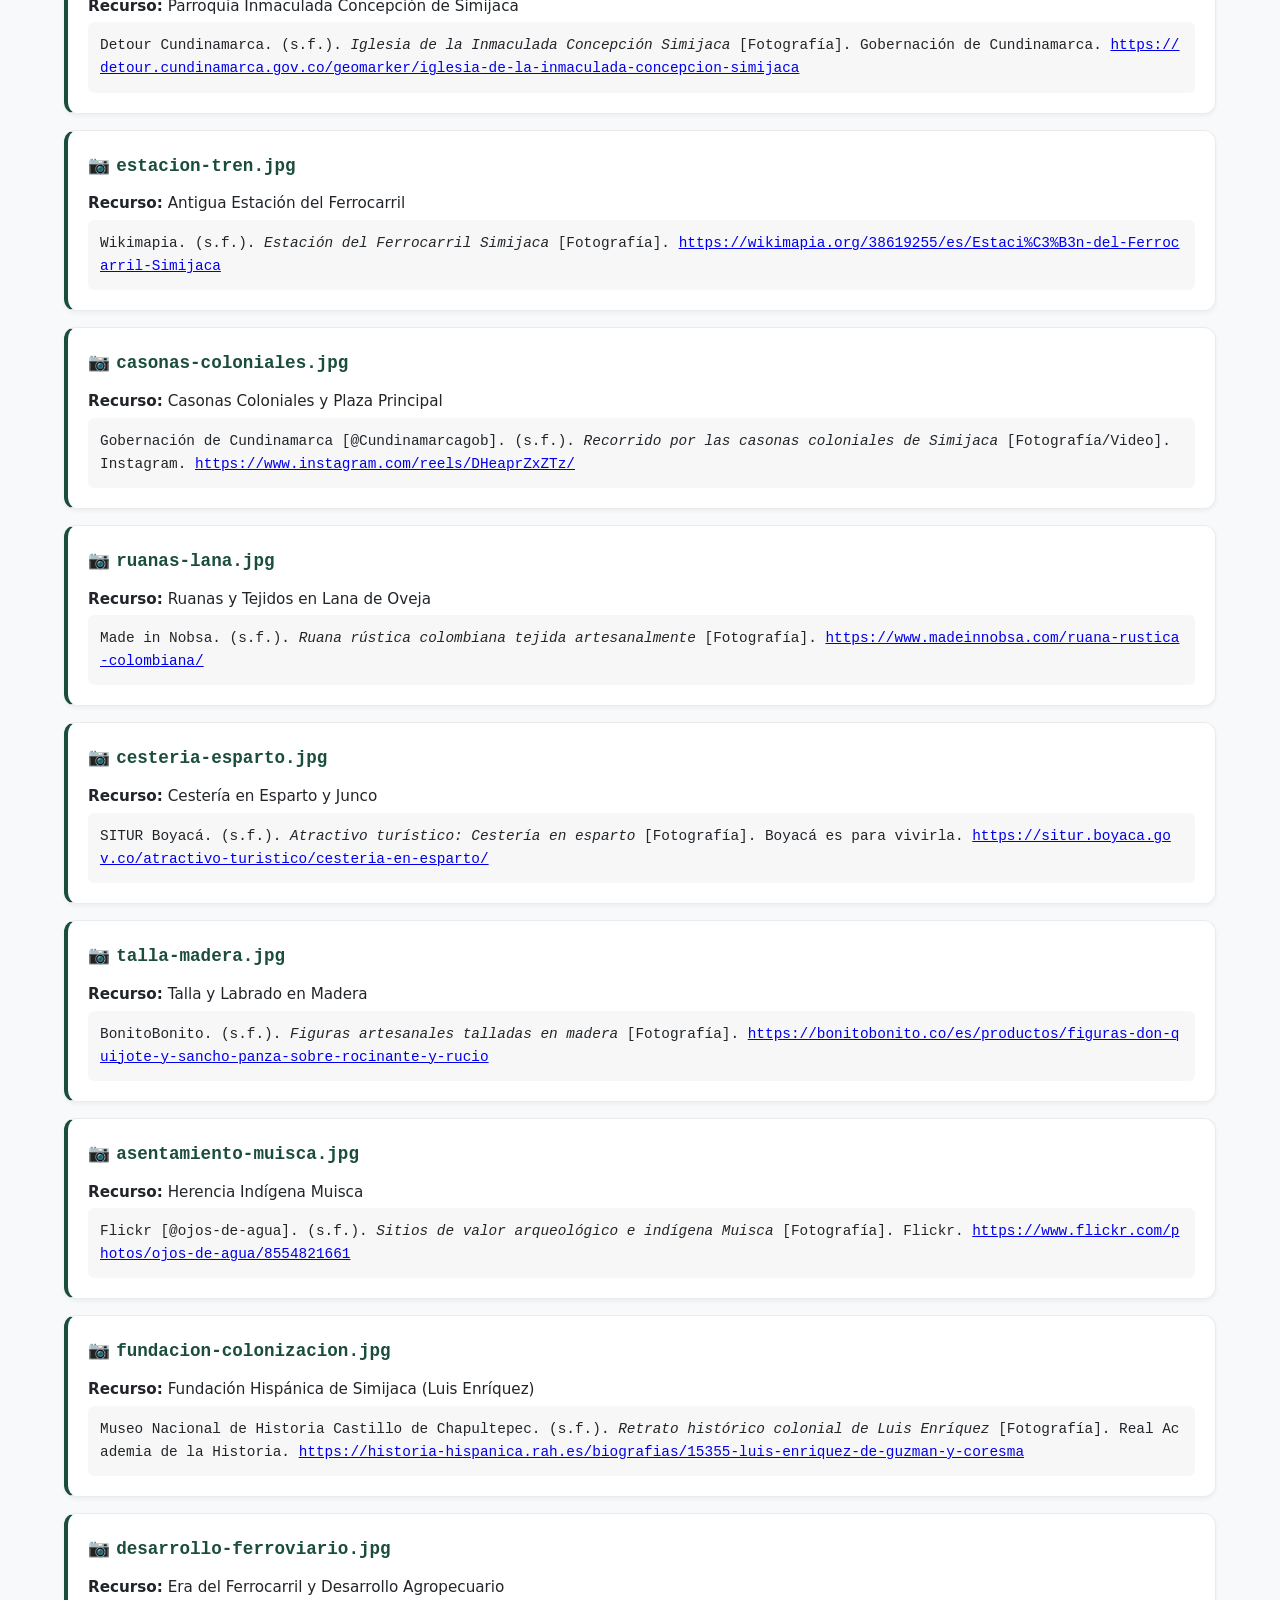
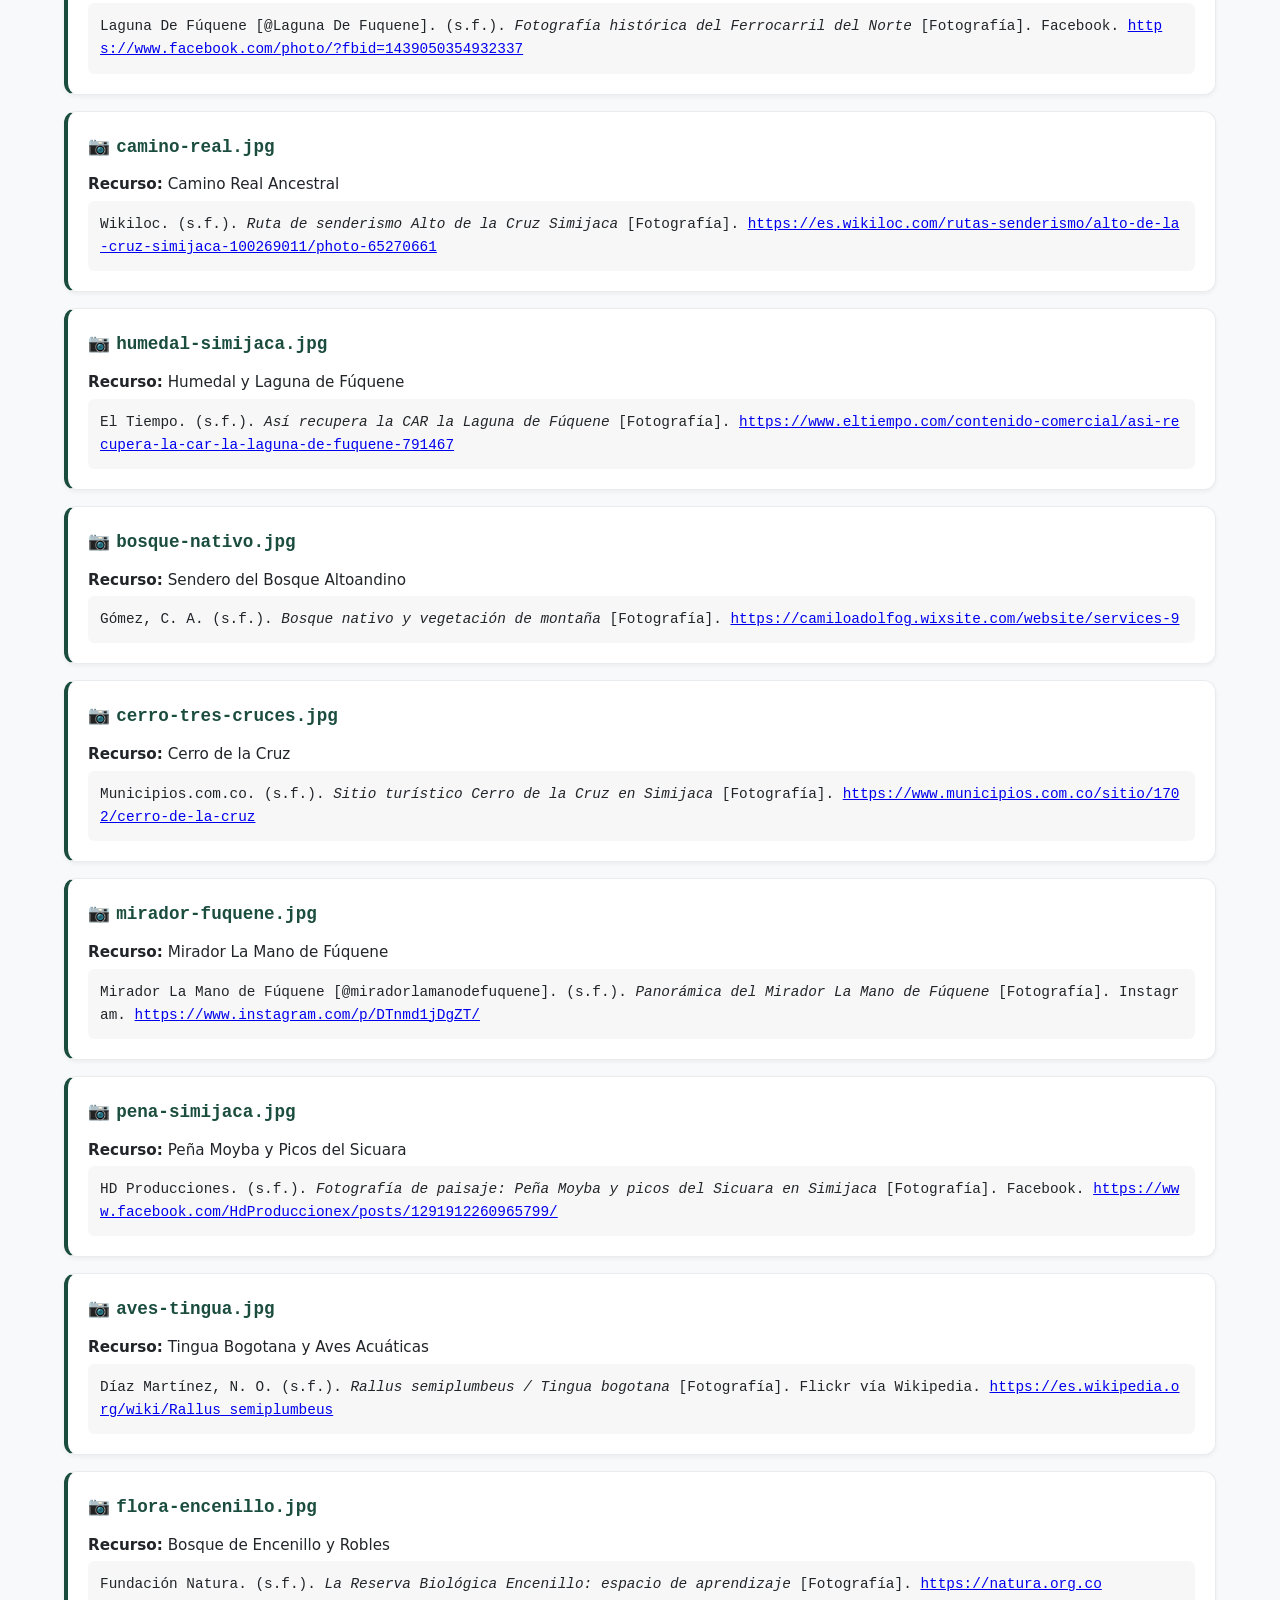
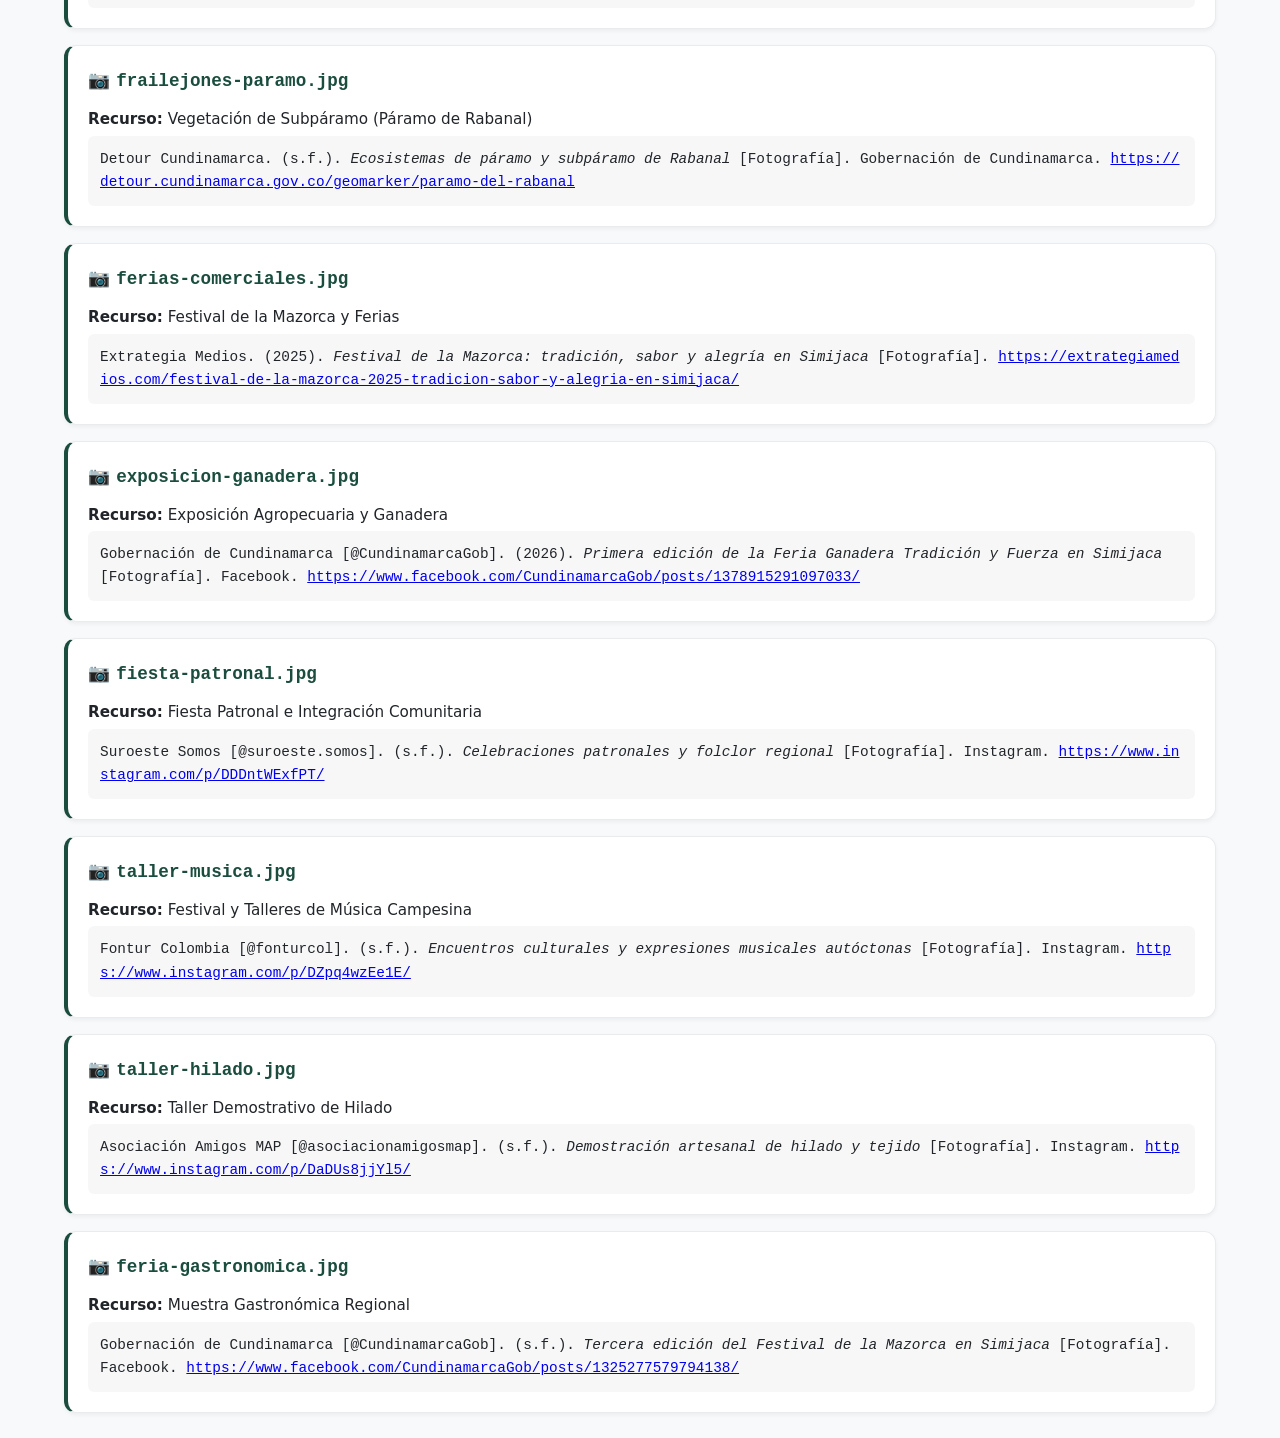
==== commit c454f70b: "Added 2 new pages" ====
--- a/credits.html
+++ b/credits.html
@@ -7,7 +7,6 @@
     <!-- Estilos CSS -->
     <link rel="stylesheet" href="css/styles.css">
     <style>
-        /* Estilos específicos para los botones de filtro en la página de créditos */
         .filter-container {
             display: flex;
             justify-content: center;
@@ -91,6 +90,7 @@
                     <ul class="dropdown-menu">
                         <li><a href="culture-architecture.html" data-es="Arquitectura" data-en="Architecture">Arquitectura</a></li>
                         <li><a href="culture-crafts.html" data-es="Artesanías" data-en="Crafts">Artesanías</a></li>
+                        <li><a href="culture-history.html" data-es="Historia" data-en="History">Historia</a></li>
                     </ul>
                 </li>
 
@@ -100,6 +100,7 @@
                     <ul class="dropdown-menu">
                         <li><a href="ecotourism-hiking.html" data-es="Senderismo" data-en="Hiking">Senderismo</a></li>
                         <li><a href="ecotourism-viewpoints.html" data-es="Miradores" data-en="Viewpoints">Miradores</a></li>
+                        <li><a href="ecotourism-fauna.html" data-es="Biodiversidad" data-en="Biodiversity">Biodiversidad</a></li>
                     </ul>
                 </li>
 
@@ -128,7 +129,7 @@
 
         <!-- Botones de Filtro por Categoría -->
         <div class="filter-container">
-            <button class="filter-btn active" data-filter="all" data-es="Todas (24)" data-en="All (24)">Todas (24)</button>
+            <button class="filter-btn active" data-filter="all" data-es="Todas (30)" data-en="All (30)">Todas (30)</button>
             <button class="filter-btn" data-filter="gastronomia" data-es="Gastronomía" data-en="Gastronomy">Gastronomía</button>
             <button class="filter-btn" data-filter="cultura" data-es="Cultura" data-en="Culture">Cultura</button>
             <button class="filter-btn" data-filter="ecoturismo" data-es="Ecoturismo" data-en="Ecotourism">Ecoturismo</button>
@@ -236,6 +237,30 @@
                 </div>
             </article>
 
+            <article class="card credit-card" data-category="cultura">
+                <h3>📷 <code>asentamiento-muisca.jpg</code></h3>
+                <p><strong>Recurso:</strong> Herencia Indígena Muisca</p>
+                <div class="apa-citation">
+                    Flickr [@ojos-de-agua]. (s.f.). <i>Sitios de valor arqueológico e indígena Muisca</i> [Fotografía]. Flickr. <a href="https://www.flickr.com/photos/ojos-de-agua/8554821661" target="_blank" rel="noopener">https://www.flickr.com/photos/ojos-de-agua/8554821661</a>
+                </div>
+            </article>
+
+            <article class="card credit-card" data-category="cultura">
+                <h3>📷 <code>fundacion-colonizacion.jpg</code></h3>
+                <p><strong>Recurso:</strong> Fundación Hispánica de Simijaca (Luis Enríquez)</p>
+                <div class="apa-citation">
+                    Museo Nacional de Historia Castillo de Chapultepec. (s.f.). <i>Retrato histórico colonial de Luis Enríquez</i> [Fotografía]. Real Academia de la Historia. <a href="https://historia-hispanica.rah.es/biografias/15355-luis-enriquez-de-guzman-y-coresma" target="_blank" rel="noopener">https://historia-hispanica.rah.es/biografias/15355-luis-enriquez-de-guzman-y-coresma</a>
+                </div>
+            </article>
+
+            <article class="card credit-card" data-category="cultura">
+                <h3>📷 <code>desarrollo-ferroviario.jpg</code></h3>
+                <p><strong>Recurso:</strong> Era del Ferrocarril y Desarrollo Agropecuario</p>
+                <div class="apa-citation">
+                    Laguna De Fúquene [@Laguna De Fuquene]. (s.f.). <i>Fotografía histórica del Ferrocarril del Norte</i> [Fotografía]. Facebook. <a href="https://www.facebook.com/photo/?fbid=1439050354932337&set=pcb.1439050758265630" target="_blank" rel="noopener">https://www.facebook.com/photo/?fbid=1439050354932337</a>
+                </div>
+            </article>
+
             <!-- ECOTURISMO -->
             <article class="card credit-card" data-category="ecoturismo">
                 <h3>📷 <code>camino-real.jpg</code></h3>
@@ -281,7 +306,31 @@
                 <h3>📷 <code>pena-simijaca.jpg</code></h3>
                 <p><strong>Recurso:</strong> Peña Moyba y Picos del Sicuara</p>
                 <div class="apa-citation">
-                    HD Producciones. (s.f.). <i>Fotografía de paisaje: Peña Moyba y picos del Sicuara en Simijaca</i> [Fotografía]. Facebook. <a href="https://www.facebook.com/HdProduccionex/posts/fotograf%C3%ADa-de-paisaje-pe%C3%B1a-moyba-y-picos-del-sicuara-ubicado-en-el-municipio-de-/1291912260965799/" target="_blank" rel="noopener">https://www.facebook.com/HdProduccionex/posts/1291912260965799/</a>
+                    HD Producciones. (s.f.). <i>Fotografía de paisaje: Peña Moyba y picos del Sicuara en Simijaca</i> [Fotografía]. Facebook. <a href="https://www.facebook.com/HdProduccionex/posts/1291912260965799/" target="_blank" rel="noopener">https://www.facebook.com/HdProduccionex/posts/1291912260965799/</a>
+                </div>
+            </article>
+
+            <article class="card credit-card" data-category="ecoturismo">
+                <h3>📷 <code>aves-tingua.jpg</code></h3>
+                <p><strong>Recurso:</strong> Tingua Bogotana y Aves Acuáticas</p>
+                <div class="apa-citation">
+                    Díaz Martínez, N. O. (s.f.). <i>Rallus semiplumbeus / Tingua bogotana</i> [Fotografía]. Flickr vía Wikipedia. <a href="https://es.wikipedia.org/wiki/Rallus_semiplumbeus" target="_blank" rel="noopener">https://es.wikipedia.org/wiki/Rallus_semiplumbeus</a>
+                </div>
+            </article>
+
+            <article class="card credit-card" data-category="ecoturismo">
+                <h3>📷 <code>flora-encenillo.jpg</code></h3>
+                <p><strong>Recurso:</strong> Bosque de Encenillo y Robles</p>
+                <div class="apa-citation">
+                    Fundación Natura. (s.f.). <i>La Reserva Biológica Encenillo: espacio de aprendizaje</i> [Fotografía]. <a href="https://natura.org.co/la-reserva-biologica-encenillo-un-espacio-para-el-aprendizaje-y-la-investigacion-cientifica/" target="_blank" rel="noopener">https://natura.org.co</a>
+                </div>
+            </article>
+
+            <article class="card credit-card" data-category="ecoturismo">
+                <h3>📷 <code>frailejones-paramo.jpg</code></h3>
+                <p><strong>Recurso:</strong> Vegetación de Subpáramo (Páramo de Rabanal)</p>
+                <div class="apa-citation">
+                    Detour Cundinamarca. (s.f.). <i>Ecosistemas de páramo y subpáramo de Rabanal</i> [Fotografía]. Gobernación de Cundinamarca. <a href="https://detour.cundinamarca.gov.co/geomarker/paramo-del-rabanal" target="_blank" rel="noopener">https://detour.cundinamarca.gov.co/geomarker/paramo-del-rabanal</a>
                 </div>
             </article>
 
@@ -345,14 +394,11 @@
 
             filterBtns.forEach(btn => {
                 btn.addEventListener('click', () => {
-                    // Remover estado activo de todos los botones
                     filterBtns.forEach(b => b.classList.remove('active'));
-                    // Activar el botón presionado
                     btn.classList.add('active');
 
                     const category = btn.getAttribute('data-filter');
 
-                    // Filtrar tarjetas
                     creditCards.forEach(card => {
                         if (category === 'all' || card.getAttribute('data-category') === category) {
                             card.classList.remove('hide');
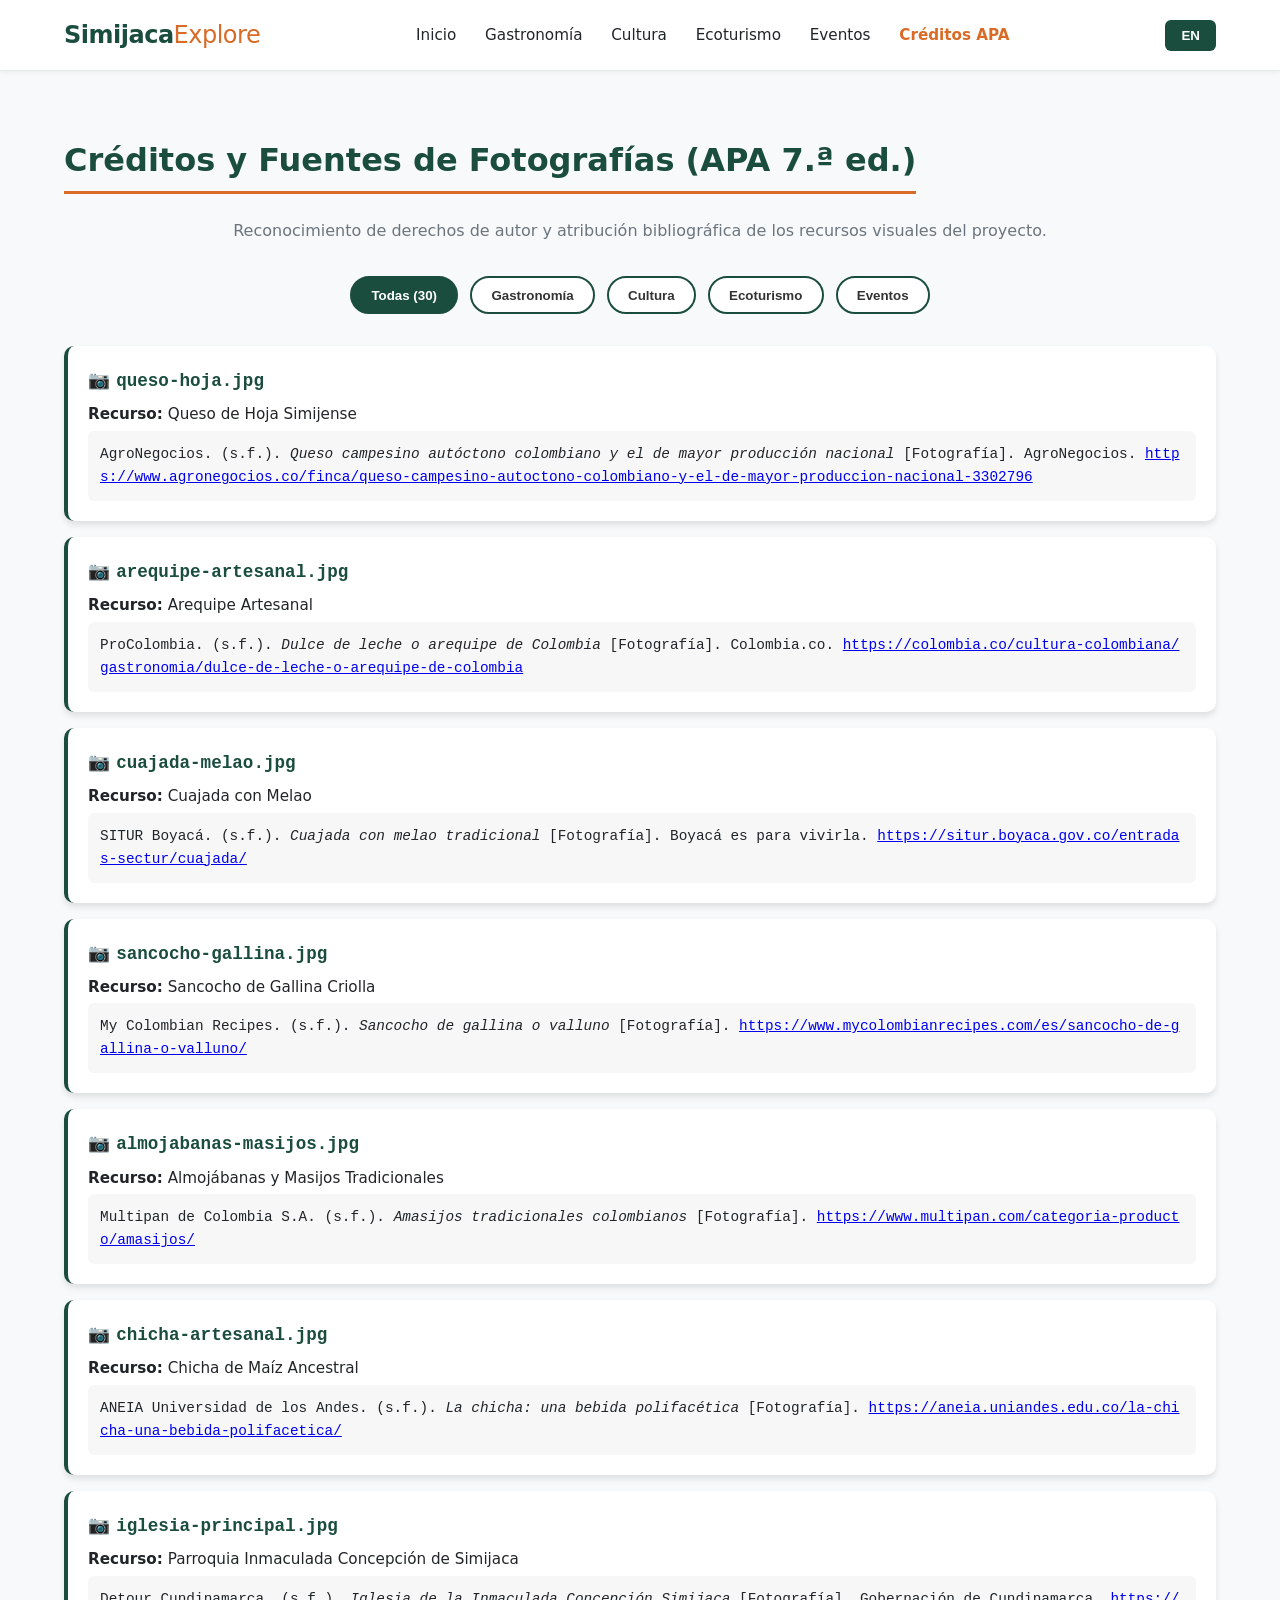
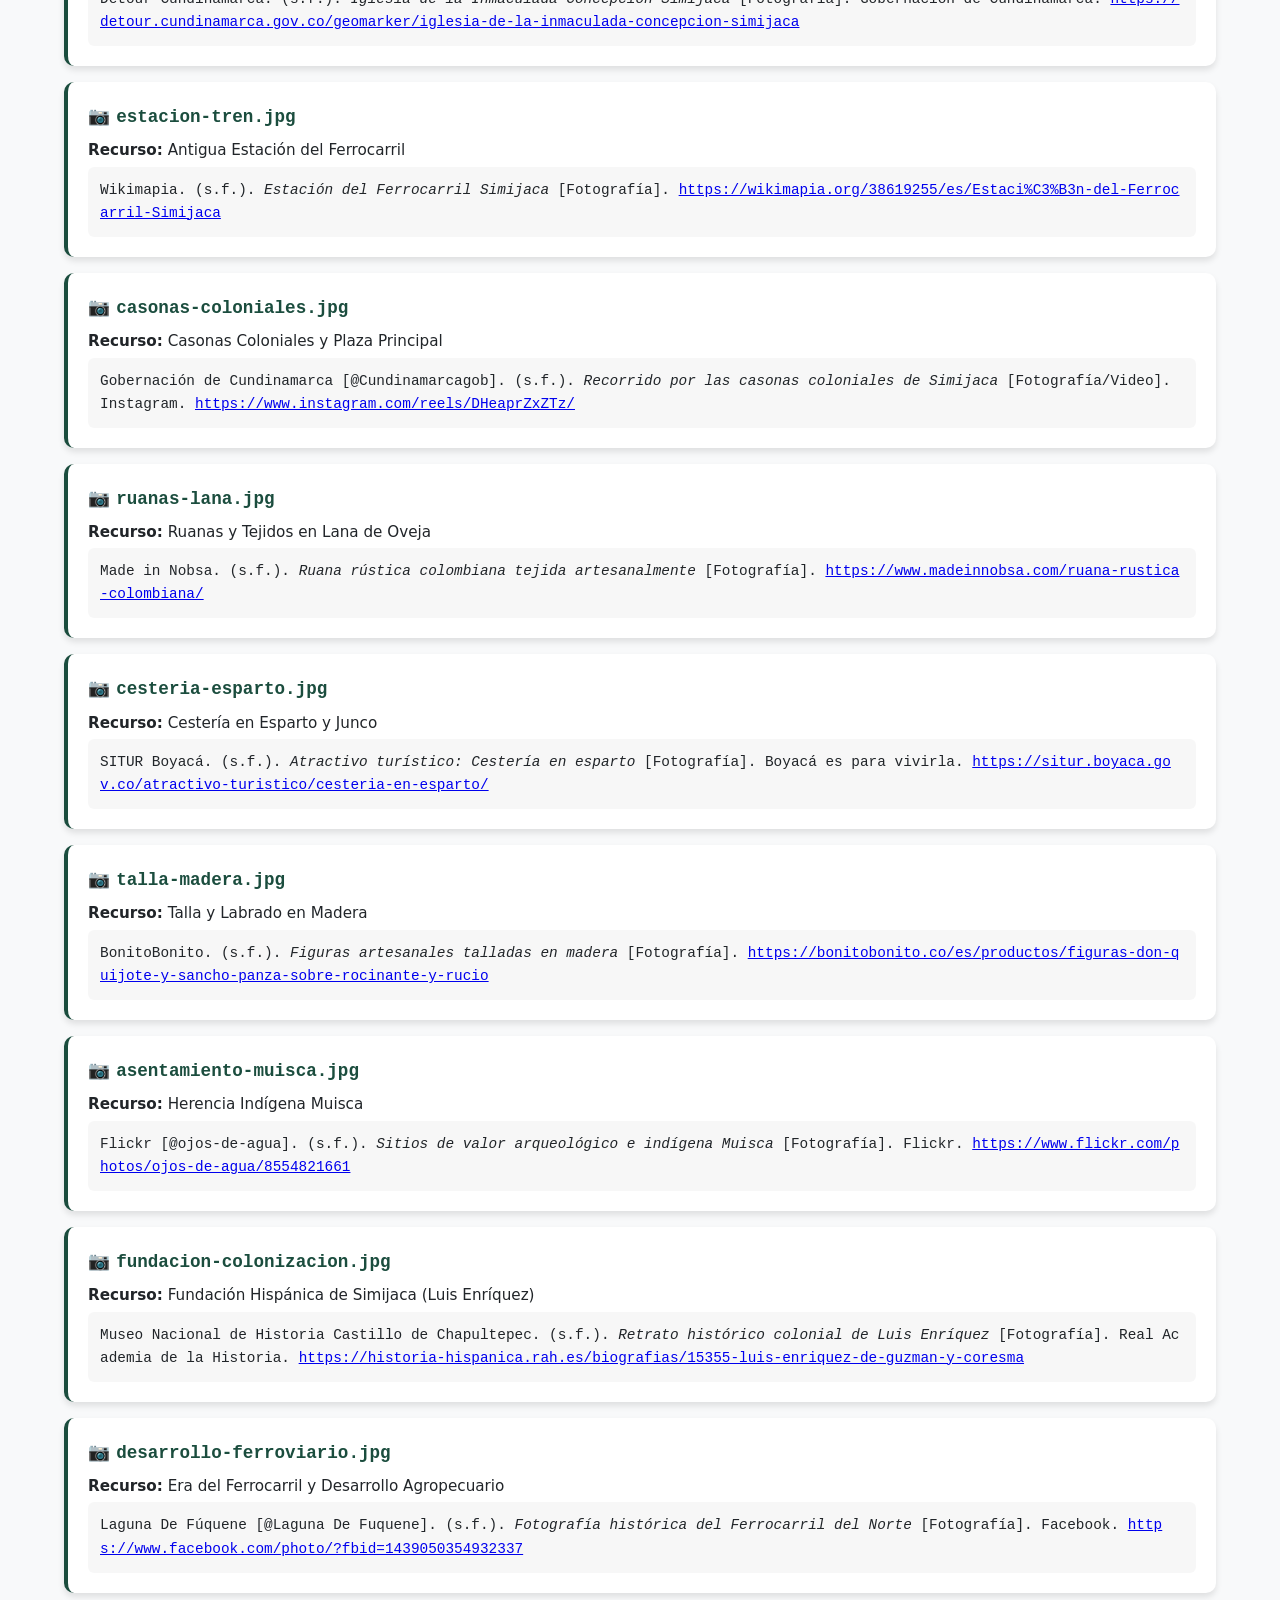
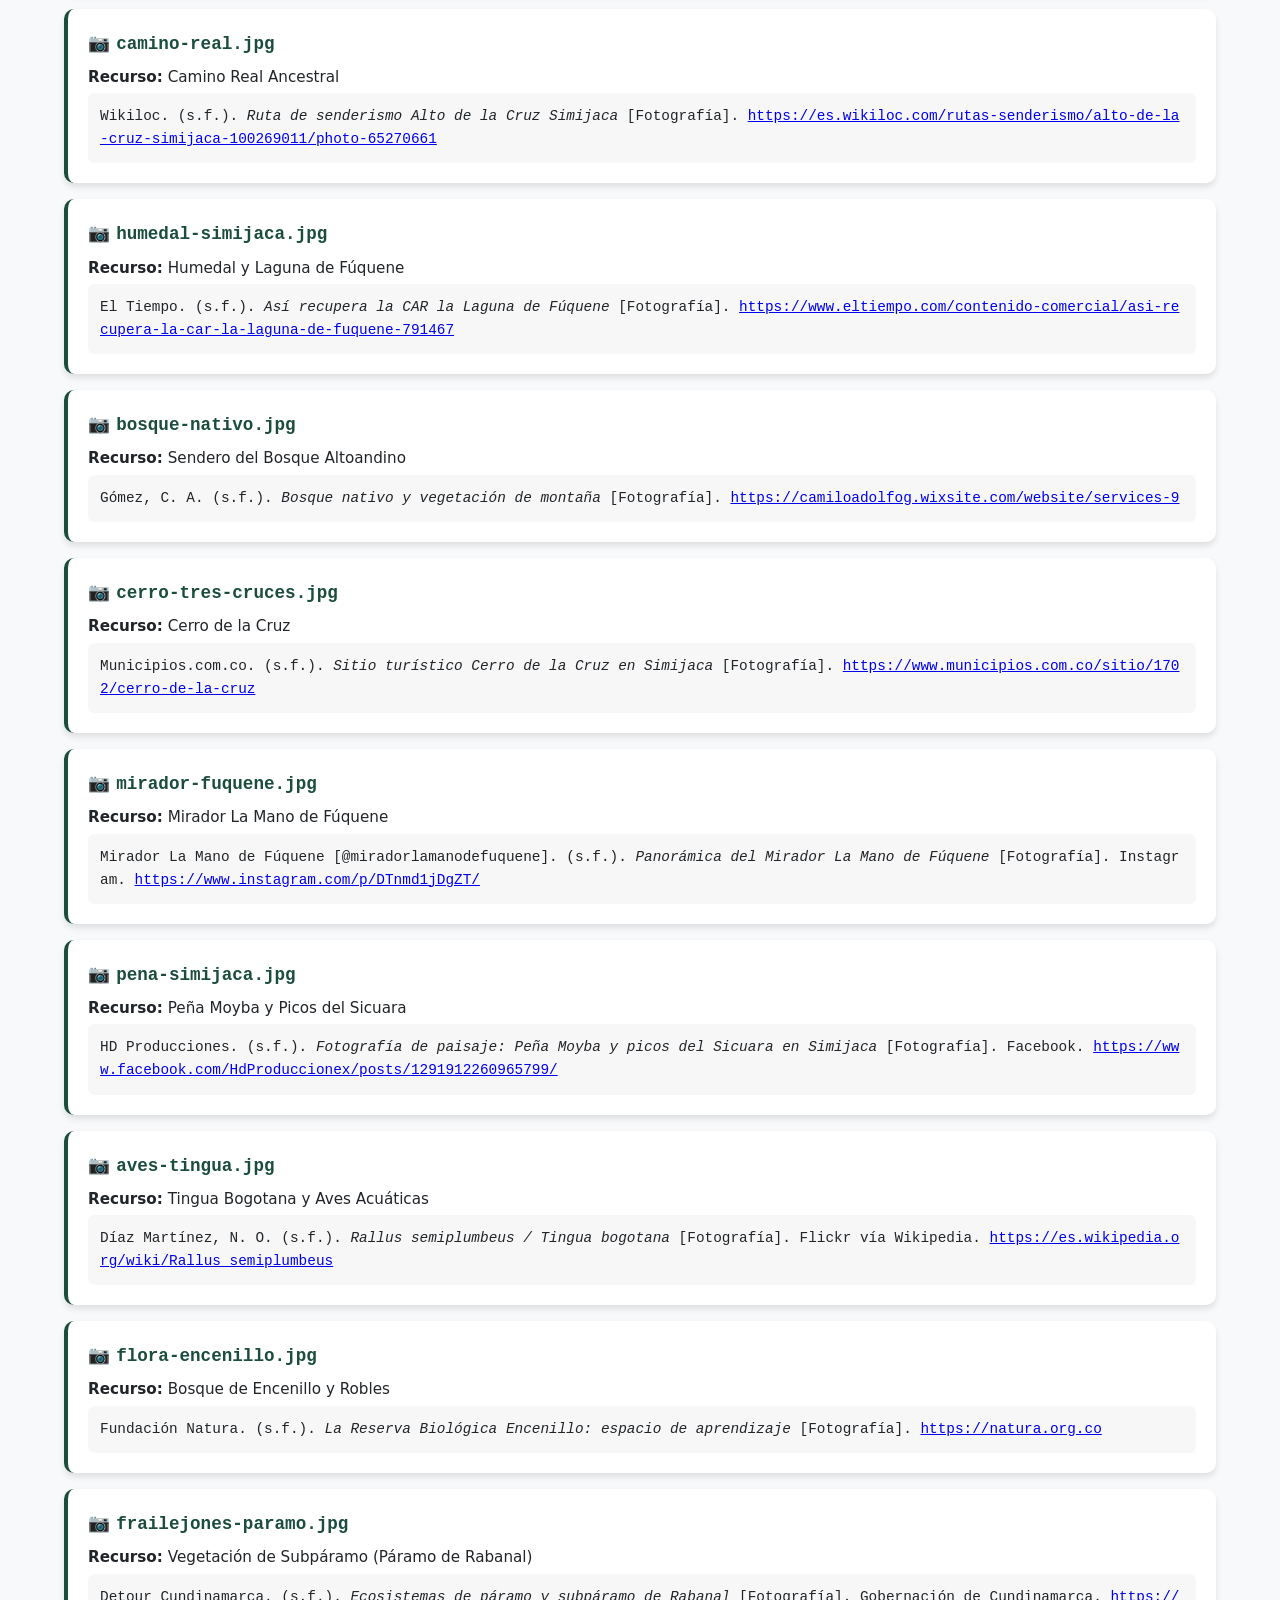
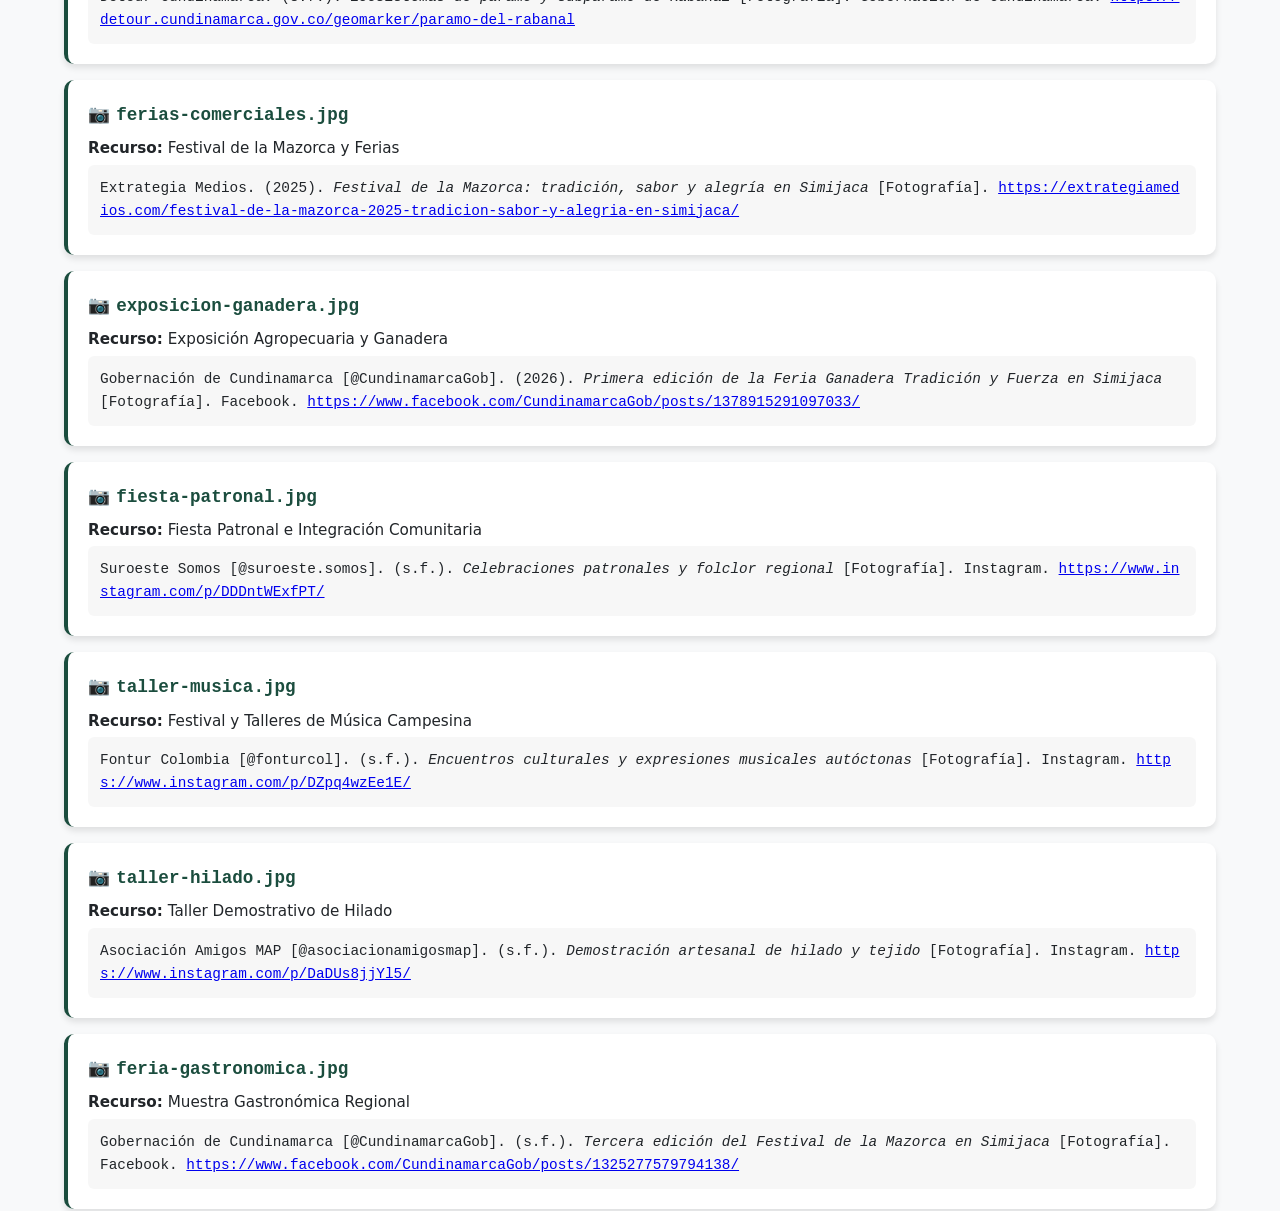
==== commit 519b0536: "Implementacion de boton para subir arriba de la pagina de creditos tras bajar al final de la pagina" ====
--- a/credits.html
+++ b/credits.html
@@ -64,10 +64,10 @@
         }
     </style>
 </head>
-<body>
+<body id="top">
 
     <!-- Encabezado y Navegación Principal -->
-    <header class="navbar">
+    <header class="navbar" id="top">
         <div class="logo">
             <h1>Simijaca<span>Explore</span></h1>
         </div>
@@ -414,5 +414,10 @@
     <!-- Scripts Principales del Sistema (Bilingüe) -->
     <script src="js/data.js"></script>
     <script src="js/app.js"></script>
+    <!-- BOTÓN VOLVER ARRIBA -->
+<button id="btn-back-to-top" class="back-to-top" aria-label="Volver arriba" title="Volver arriba">
+    ↑
+</button>
+
 </body>
 </html>
--- a/css/styles.css
+++ b/css/styles.css
@@ -211,20 +211,22 @@
 }
 
 /* Tarjeta Individual */
+/* --- ESTILO BASE DE LA TARJETA --- */
 .card {
-    background-color: var(--surface-color);
-    border-radius: var(--radius-md);
+    border-radius: 10px;
     overflow: hidden;
-    box-shadow: var(--shadow-sm);
-    border: 1px solid var(--border-color);
-    transition: var(--transition);
-    display: flex;
-    flex-direction: column;
-}
-
+    box-shadow: 0 4px 6px rgba(0, 0, 0, 0.1); /* Sombra inicial sutil */
+    background-color: var(--card-bg, #ffffff);
+    
+    /* Esta línea es clave: hace que el movimiento sea suave y no un salto brusco */
+    transition: transform 0.3s ease, box-shadow 0.3s ease; 
+}
+
+/* --- NUEVO EFECTO HOVER (RETROALIMENTACIÓN VISUAL UX) --- */
 .card:hover {
-    transform: translateY(-5px);
-    box-shadow: var(--shadow-lg);
+    transform: scale(1.02); /* Hace la tarjeta un 2% más grande */
+    box-shadow: 0 12px 24px rgba(0, 0, 0, 0.2); /* Aumenta la sombra para dar efecto de "flotar" */
+    cursor: pointer;
 }
 
 .card-img-container {
@@ -419,4 +421,62 @@
 .tab-btn.active {
     background-color: var(--primary-color, #2c5282);
     color: #ffffff;
+}
+
+/* --- ESTILOS PARA EL CONTENEDOR DE VIDEO --- */
+.multimedia-section {
+    margin: 3rem auto;
+    padding: 0 1rem;
+}
+
+.video-container {
+    position: relative;
+    padding-bottom: 56.25%; /* Proporción 16:9 */
+    height: 0;
+    overflow: hidden;
+    max-width: 900px;
+    margin: 0 auto;
+    border-radius: 12px;
+    box-shadow: 0 8px 20px rgba(0, 0, 0, 0.15);
+}
+
+.video-container iframe {
+    position: absolute;
+    top: 0;
+    left: 0;
+    width: 100%;
+    height: 100%;
+    border: none;
+}
+
+/* --- BOTÓN VOLVER ARRIBA (USABILIDAD) --- */
+.back-to-top {
+    position: fixed;
+    bottom: 30px;
+    right: 30px;
+    display: none; /* Se oculta por defecto hasta hacer scroll */
+    background-color: var(--primary-color, #2b6cb0);
+    color: white;
+    border: none;
+    border-radius: 50%;
+    width: 50px;
+    height: 50px;
+    font-size: 1.5rem;
+    font-weight: bold;
+    cursor: pointer;
+    box-shadow: 0 4px 10px rgba(0, 0, 0, 0.2);
+    transition: background-color 0.3s ease, transform 0.3s ease;
+    z-index: 1000;
+}
+
+.back-to-top:hover {
+    background-color: #1a4971; /* Azul más oscuro al pasar el cursor */
+    transform: translateY(-5px); /* Se levanta un poco */
+}
+
+/* Clase que se activa con JavaScript cuando el usuario baja */
+.back-to-top.show {
+    display: flex;
+    justify-content: center;
+    align-items: center;
 }
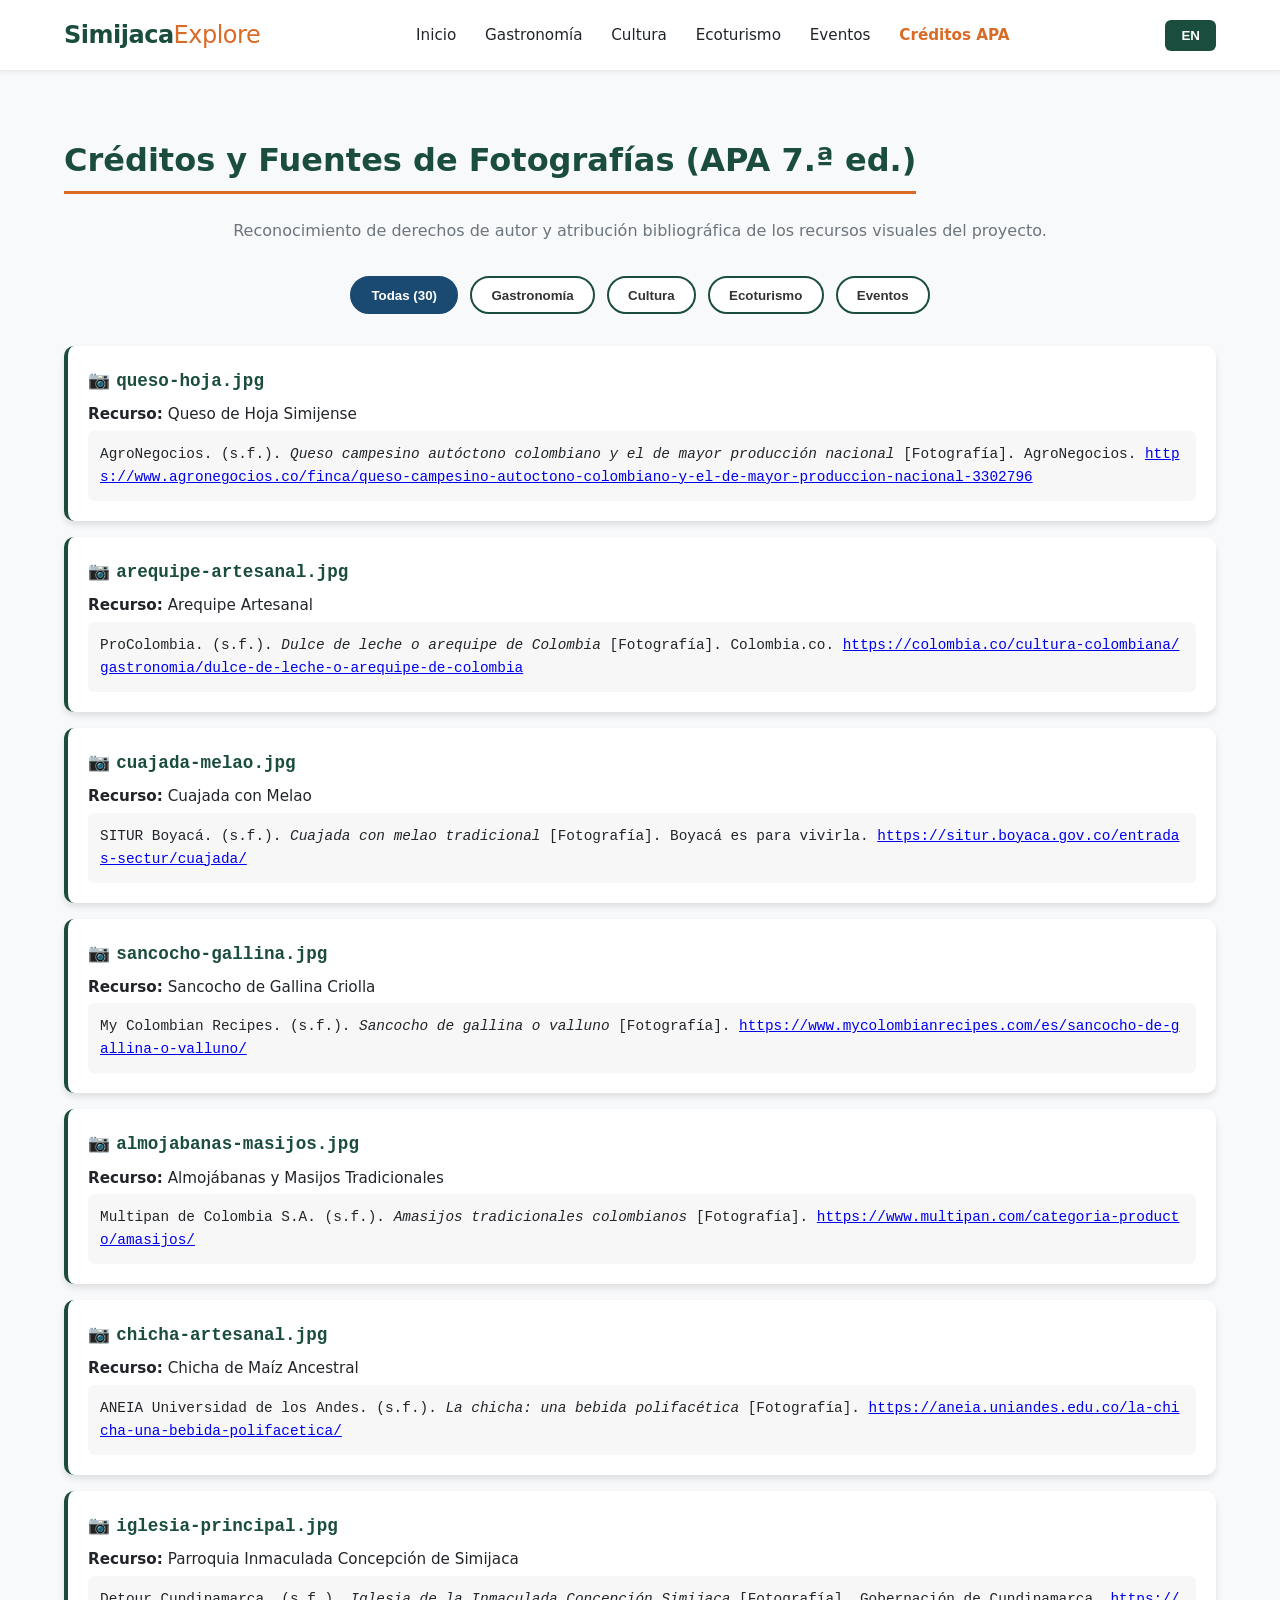
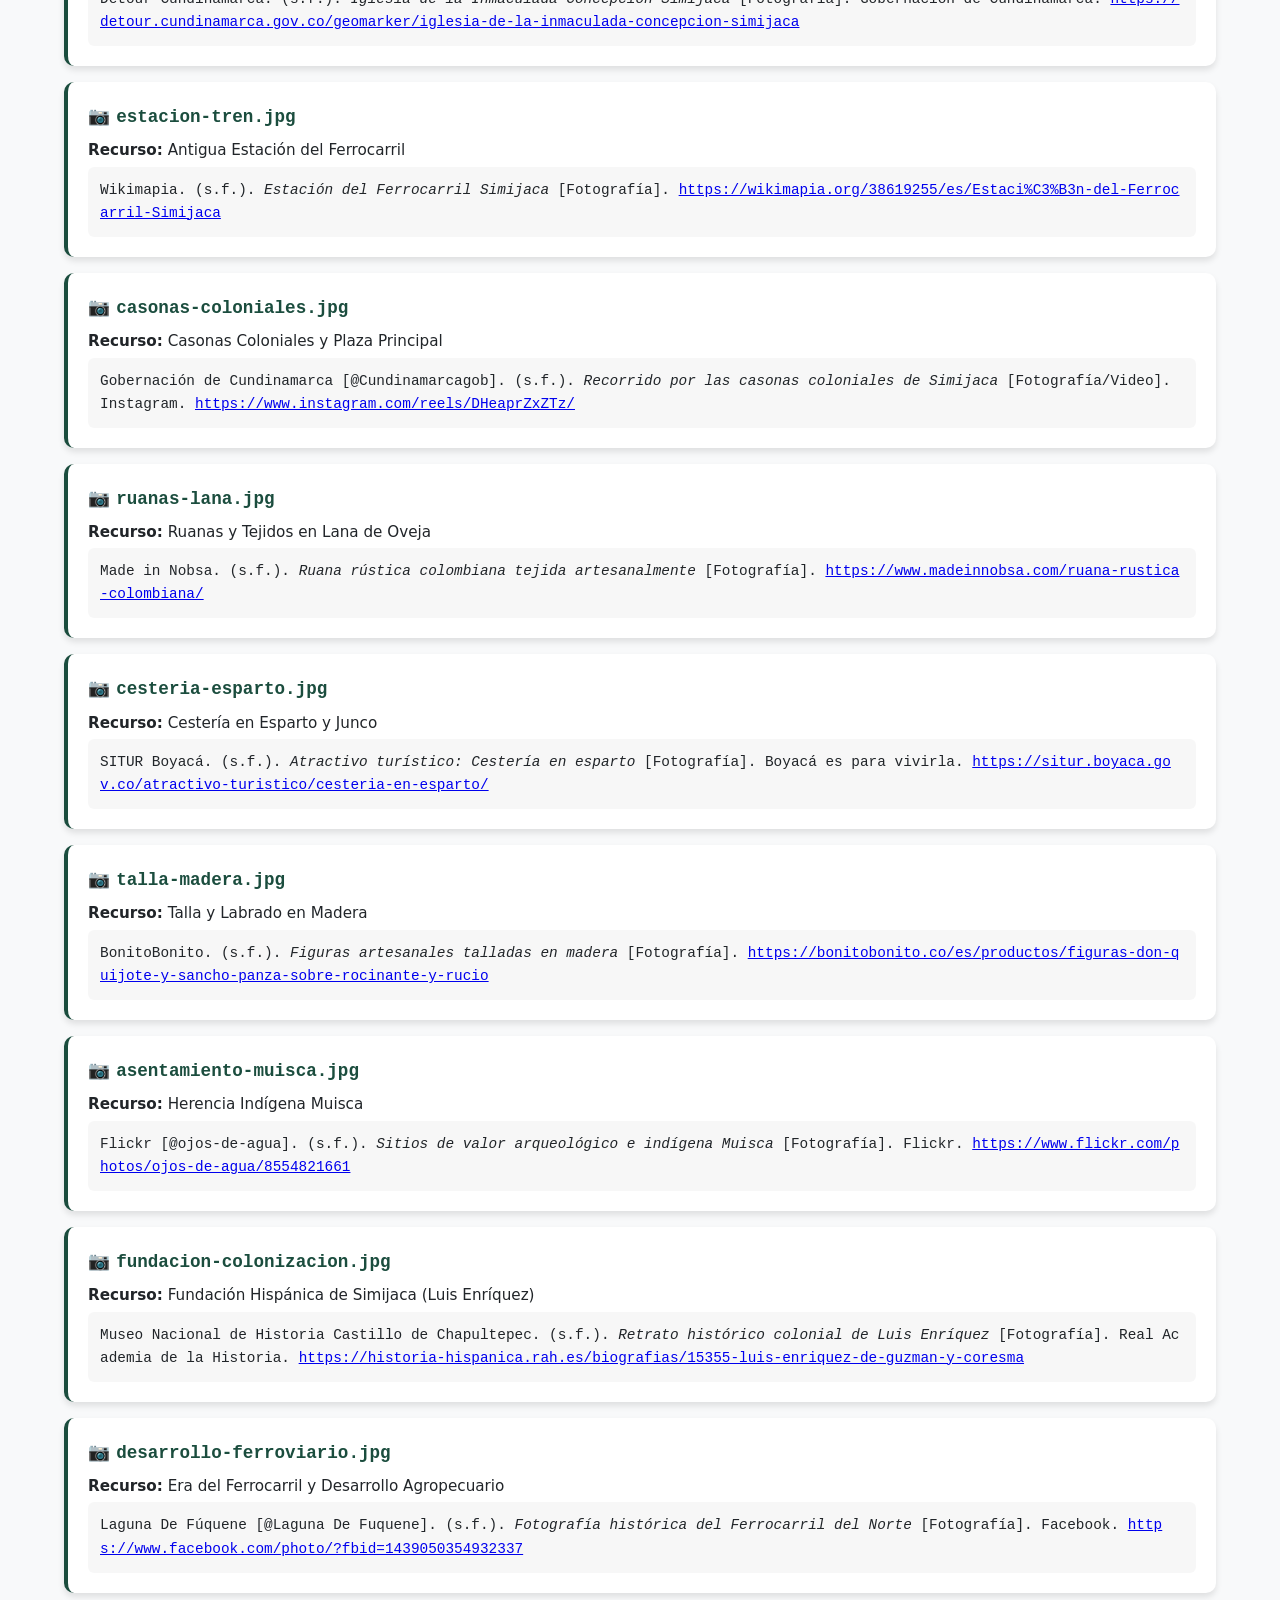
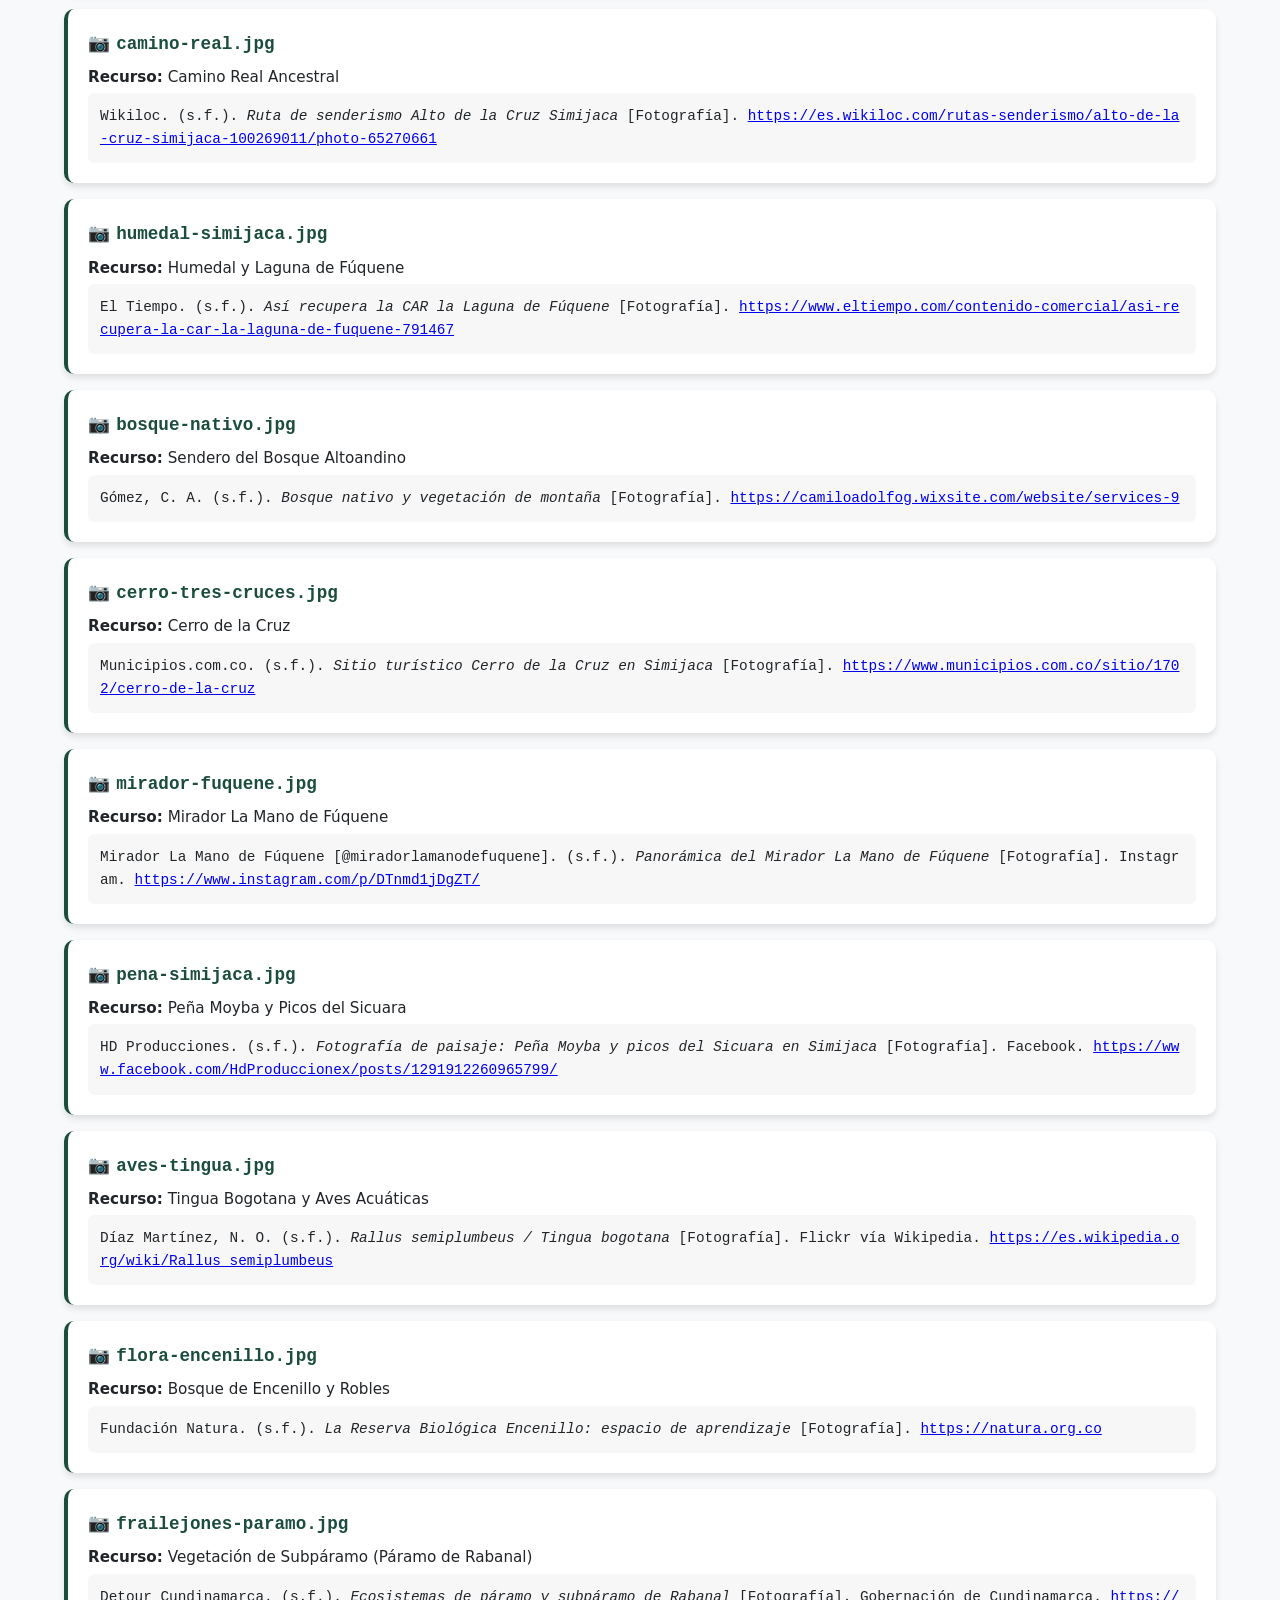
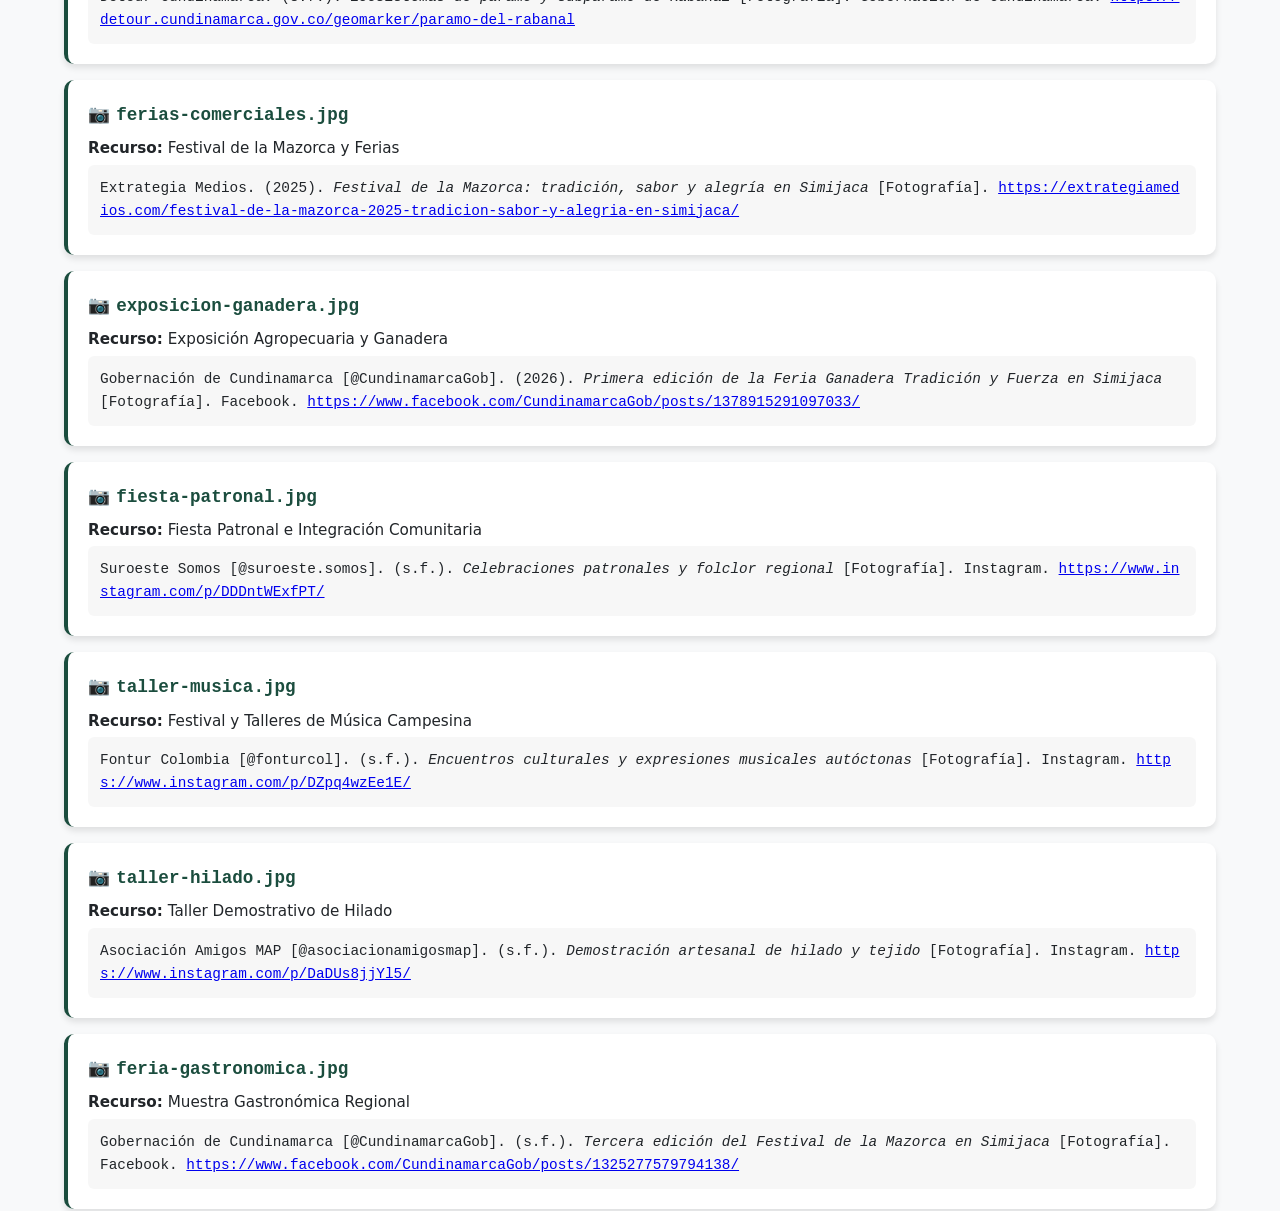
==== commit 18a58645: "Implementaicon de color pasando de verde a azul para dar contraste a la zona de reditos" ====
--- a/credits.html
+++ b/credits.html
@@ -26,11 +26,11 @@
             transition: all 0.3s ease;
         }
 
-        .filter-btn.active, .filter-btn:hover {
-            background-color: var(--primary-color, #2b6cb0);
-            color: #ffffff;
-        }
-
+.filter-btn.active, .filter-btn:hover {
+    background-color: #1a4971; /* Azul más oscuro para alto contraste */
+    color: #ffffff;
+    border-color: #1a4971; /* Oscurece también el borde para mantener la armonía */
+}
         .credit-card {
             margin-bottom: 1rem;
             padding: 1.25rem;
--- a/css/styles.css
+++ b/css/styles.css
@@ -479,4 +479,36 @@
     display: flex;
     justify-content: center;
     align-items: center;
+}
+
+/* --- ADAPTABILIDAD NAVBAR (MITIGACIÓN PARCIAL MÓVIL) --- */
+@media (max-width: 768px) {
+    .navbar {
+        flex-direction: column; /* Apila el logo arriba y el menú abajo */
+        padding: 1rem;
+    }
+    
+    #nav-links {
+        display: flex;
+        flex-wrap: wrap; /* Permite que los enlaces bajen a la siguiente línea si no caben */
+        justify-content: center;
+        gap: 0.5rem;
+        padding: 1rem 0 0 0;
+    }
+
+    #nav-links li {
+        margin: 0.2rem; /* Espaciado ligero para que no queden pegados al saltar de línea */
+    }
+    
+    /* Ajuste opcional para que los menús desplegables no se corten en móvil */
+    .dropdown-menu {
+        position: static;
+        display: none;
+        width: 100%;
+        text-align: center;
+    }
+    
+    .dropdown:hover .dropdown-menu {
+        display: block;
+    }
 }
